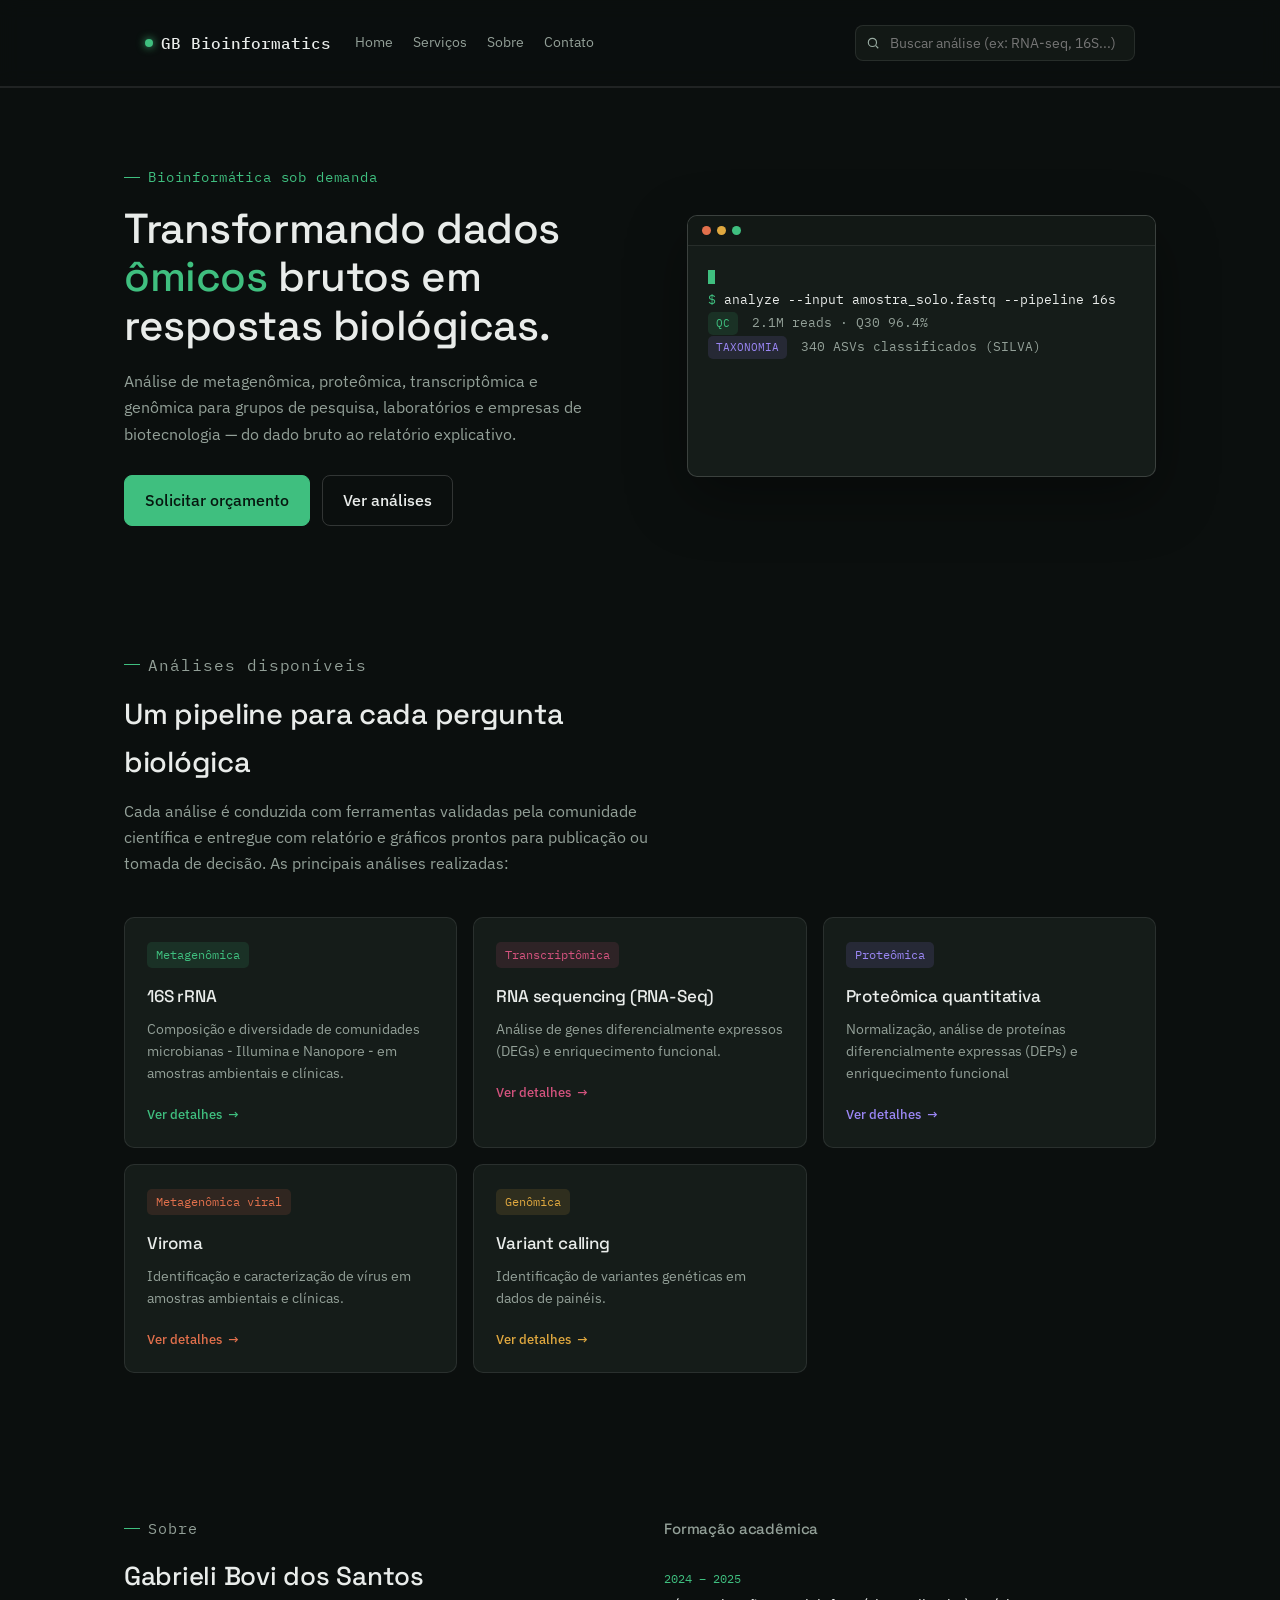
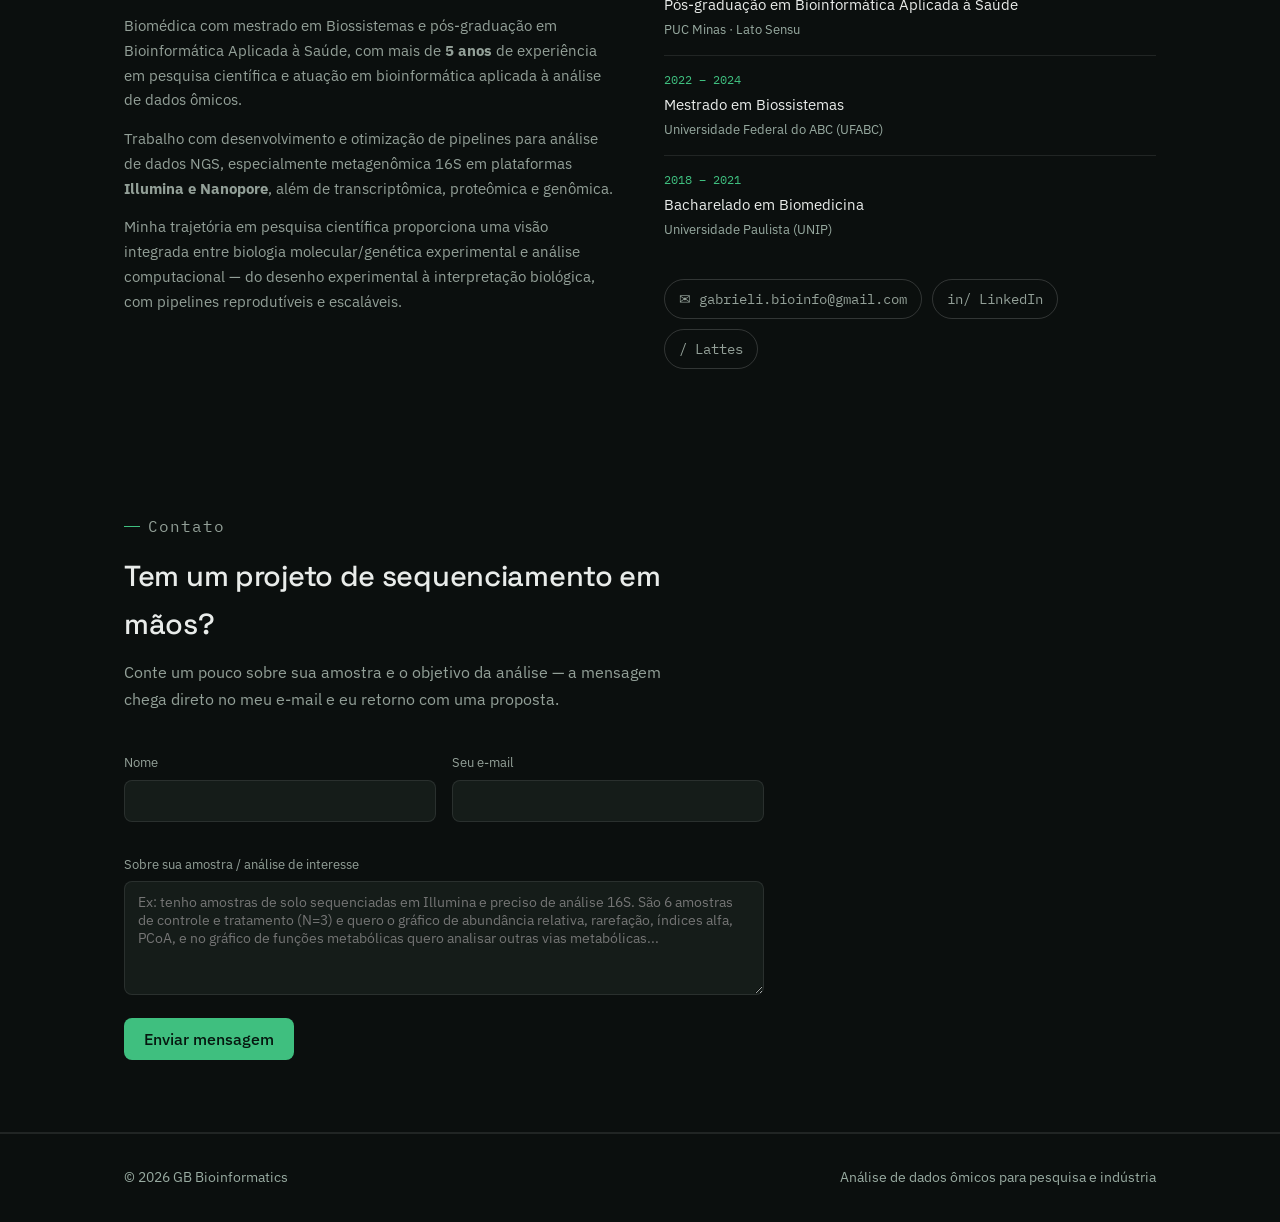
==== index.html @ eedcc294 "Update index.html" ====
<!DOCTYPE html>
<html lang="pt-BR">
<head>
<meta name="google-site-verification" content="8_F6WJ-vsOu0kNUnJAclaTpLuOG1xGRaSesTxWEas7A" />
<meta name="keywords" content="bioinformatics, RNA-seq, proteomics, metagenomics, variant calling, DESeq2, GATK, nanopore, illumina, metagenômica, transcriptômica, 16S, proteômica, genômica">
<meta name="author" content="Gabrieli Bovi dos Santos">
  
<meta charset="UTF-8">
<meta name="viewport" content="width=device-width, initial-scale=1.0">
<title>GB Bioinformatics — Análise de dados ômicos</title>
<meta name="description" content="GB Bioinformatics - Análise de dados de metagenômica, proteômica, transcriptômica e genômica para pesquisadores e empresas.">
<link rel="preconnect" href="https://fonts.googleapis.com">
<link rel="preconnect" href="https://fonts.gstatic.com" crossorigin>
<link href="https://fonts.googleapis.com/css2?family=Space+Grotesk:wght@400;500;600&family=IBM+Plex+Sans:wght@400;500&family=IBM+Plex+Mono:wght@400;500&display=swap" rel="stylesheet">
<link rel="stylesheet" href="style.css">

<!-- Open Graph (para aparecer bem quando compartilhar no LinkedIn) -->
<meta property="og:title" content="GB Bioinformatics — Análise de dados ômicos">
<meta property="og:description" content="Análise de dados de metagenômica, proteômica, transcriptômica e genômica para pesquisadores e empresas.">
<meta property="og:url" content="https://gabrielibovi-bioinfo.github.io/site/">
<meta property="og:type" content="website">
</head>
<body>

<!-- Nav -->
<nav class="nav">
  <div class="nav-inner">
    <button class="nav-toggle" id="nav-toggle" aria-label="Menu">
      <span></span><span></span><span></span>
    </button>
    <a href="index.html" class="brand"><span class="brand-dot"></span>GB Bioinformatics</a>
    <div class="nav-links">
      <a href="index.html">Home</a>
      <a href="index.html#servicos">Serviços</a>
      <a href="index.html#sobre">Sobre</a>
      <a href="index.html#contato">Contato</a>
    </div>
    <div class="nav-search">
      <input type="text" id="site-search" placeholder="Buscar análise (ex: RNA-seq, 16S...)" autocomplete="off">
      <div class="search-results" id="search-results"></div>
    </div>
  </div>
</nav>

<header class="hero">
  <div class="container hero-grid">
    <div>
      <p class="eyebrow">Bioinformática sob demanda</p>
      <h1>Transformando dados <em>ômicos</em> brutos em respostas biológicas.</h1>
      <p class="lead">Análise de metagenômica, proteômica, transcriptômica e genômica para grupos de pesquisa, laboratórios e empresas de biotecnologia — do dado bruto ao relatório explicativo.</p>
      <div class="cta-row">
        <a href="index.html#contato" class="btn btn-primary">Solicitar orçamento</a>
        <a href="index.html#servicos" class="btn btn-ghost">Ver análises</a>
      </div>
    </div>
    <div class="terminal">
      <div class="terminal-bar">
        <span class="terminal-dot" style="background:#E2704C"></span>
        <span class="terminal-dot" style="background:#E0A83F"></span>
        <span class="terminal-dot" style="background:#3FBF7F"></span>
      </div>
      <div class="terminal-body" id="terminal-body"><span class="cursor"></span></div>
    </div>
  </div>
</header>

<section id="servicos">
  <div class="container">
    <div class="section-head">
      <p class="eyebrow">Análises disponíveis</p>
      <h2>Um pipeline para cada pergunta biológica</h2>
      <p>Cada análise é conduzida com ferramentas validadas pela comunidade científica e entregue com relatório e gráficos prontos para publicação ou tomada de decisão. As principais análises realizadas:</p>
    </div>

    <div class="grid-services">

      <div class="service-card">
        <span class="service-tag" style="background:var(--green-dim);color:var(--green);">Metagenômica</span>
        <h3>16S rRNA</h3>
        <p>Composição e diversidade de comunidades microbianas - Illumina e Nanopore - em amostras ambientais e clínicas.</p>
        <a href="metagenomica-16s.html" class="service-link" style="color:var(--green);">Ver detalhes <span class="arrow">→</span></a>
      </div>
      
      <div class="service-card">
        <span class="service-tag" style="background:var(--pink-dim);color:var(--pink);">Transcriptômica</span>
        <h3>RNA sequencing (RNA-Seq)</h3>
        <p>Análise de genes diferencialmente expressos (DEGs) e enriquecimento funcional.</p>
        <a href="transcriptomica.html" class="service-link" style="color:var(--pink);">Ver detalhes <span class="arrow">→</span></a>
      </div>

      <div class="service-card">
        <span class="service-tag" style="background:var(--purple-dim);color:var(--purple);">Proteômica</span>
        <h3>Proteômica quantitativa</h3>
        <p>Normalização, análise de proteínas diferencialmente expressas (DEPs) e enriquecimento funcional</p>
        <a href="proteomica.html" class="service-link" style="color:var(--purple);">Ver detalhes <span class="arrow">→</span></a>
      </div>

      <div class="service-card">
        <span class="service-tag" style="background:var(--coral-dim);color:var(--coral);">Metagenômica viral</span>
        <h3>Viroma</h3>
        <p>Identificação e caracterização de vírus em amostras ambientais e clínicas.</p>
        <a href="metagenomica-viral.html" class="service-link" style="color:var(--coral);">Ver detalhes <span class="arrow">→</span></a>
      </div>

      <div class="service-card">
        <span class="service-tag" style="background:var(--amber-dim);color:var(--amber);">Genômica</span>
        <h3>Variant calling</h3>
        <p>Identificação de variantes genéticas em dados de painéis.</p>
        <a href="variant-calling.html" class="service-link" style="color:var(--amber);">Ver detalhes <span class="arrow">→</span></a>
      </div>

    </div>
  </div>
</section>

<section id="sobre">
  <div class="container about-body">
    <div>
      <p class="eyebrow">Sobre</p>
      <h2 style="font-size:26px;margin-bottom:16px;">Gabrieli Bovi dos Santos</h2>
      <p>Biomédica com mestrado em Biossistemas e pós-graduação em Bioinformática Aplicada à Saúde, com mais de <strong>5 anos</strong> de experiência em pesquisa científica e atuação em bioinformática aplicada à análise de dados ômicos.</p>
      <p>Trabalho com desenvolvimento e otimização de pipelines para análise de dados NGS, especialmente metagenômica 16S em plataformas <strong>Illumina e Nanopore</strong>, além de transcriptômica, proteômica e genômica.</p>
      <p>Minha trajetória em pesquisa científica proporciona uma visão integrada entre biologia molecular/genética experimental e análise computacional — do desenho experimental à interpretação biológica, com pipelines reprodutíveis e escaláveis.</p>
    </div>

    <div>
      <div>
      <h3 style="font-size:15px;color:var(--text-secondary);margin-bottom:14px;font-weight:500;">Formação acadêmica</h3>
      <ul class="edu-list">
        <li>
          <div class="edu-period">2024 – 2025</div>
          <div class="edu-title">Pós-graduação em Bioinformática Aplicada à Saúde</div>
          <div class="edu-inst">PUC Minas · Lato Sensu</div>
        </li>
        <li>
          <div class="edu-period">2022 – 2024</div>
          <div class="edu-title">Mestrado em Biossistemas</div>
          <div class="edu-inst">Universidade Federal do ABC (UFABC)</div>
        </li>
        <li>
          <div class="edu-period">2018 – 2021</div>
          <div class="edu-title">Bacharelado em Biomedicina</div>
          <div class="edu-inst">Universidade Paulista (UNIP)</div>
        </li>
      </ul>

        <div class="contact-chips">
        <a href="mailto:gabrieli.bioinfo@gmail.com" class="contact-chip">✉ gabrieli.bioinfo@gmail.com</a>
        <a href="https://www.linkedin.com/in/gabrieli-bovi-dos-santos" target="_blank" class="contact-chip">in/ LinkedIn</a>
        <a href="https://lattes.cnpq.br/4128134173692502" target="_blank" class="contact-chip">/ Lattes</a>
      </div>
    </div>
  </div>
</section>

<section id="contato">
  <div class="container">
    <div class="section-head">
      <p class="eyebrow">Contato</p>
      <h2>Tem um projeto de sequenciamento em mãos?</h2>
      <p>Conte um pouco sobre sua amostra e o objetivo da análise — a mensagem chega direto no meu e-mail e eu retorno com uma proposta.</p>
    </div>

    <form action="https://api.web3forms.com/submit" method="POST" class="contact-form">
      <input type="hidden" name="access_key" value="48703e50-cb6a-43b0-a12e-1e1dc2328b32">
      <input type="hidden" name="subject" value="Novo contato pelo site — GB Bioinformatics">
      <input type="hidden" name="from_name" value="Site GB Bioinformatics">
      <input type="hidden" name="redirect" value="https://gabrielibovi-bioinfo.github.io/site/index.html#contato">
      <input type="checkbox" name="botcheck" style="display:none">
 
      <div class="form-row">
        <div class="form-field">
          <label for="f-name">Nome</label>
          <input type="text" id="f-name" name="Nome" required>
        </div>
        <div class="form-field">
          <label for="f-email">Seu e-mail</label>
          <input type="email" id="f-email" name="Email" required>
        </div>
      </div>
 
      <div class="form-field">
        <label for="f-msg">Sobre sua amostra / análise de interesse</label>
        <textarea id="f-msg" name="Mensagem" rows="5" placeholder="Ex: tenho amostras de solo sequenciadas em Illumina e preciso de análise 16S. São 6 amostras de controle e tratamento (N=3) e quero o gráfico de abundância relativa, rarefação, índices alfa, PCoA, e no gráfico de funções metabólicas quero analisar outras vias metabólicas..." required></textarea>
      </div>
 
      <button type="submit" class="btn btn-primary">Enviar mensagem</button>
    </form>
  </div>
</section>

<footer>
  <div class="container footer-inner">
    <span>© 2026 GB Bioinformatics</span>
    <span>Análise de dados ômicos para pesquisa e indústria</span>
  </div>
</footer>
  
<script src="script.js"></script>
<!-- Cloudflare Web Analytics --><script type='module' src='https://static.cloudflareinsights.com/beacon.min.js' data-cf-beacon='{"token": "6b4488f28a99471791528139cd4b5e89"}'></script><!-- End Cloudflare Web Analytics -->
</body>
</html>
---- style.css ----
:root{
  --bg:#0B0F0E;
  --bg-elevated:#121815;
  --bg-card:#151C19;
  --border:rgba(255,255,255,0.09);
  --border-strong:rgba(255,255,255,0.16);
  --text:#E9ECEA;
  --text-secondary:#93A098;
  --text-tertiary:#98aba1;
  --green:#3FBF7F;
  --green-dim:rgba(63,191,127,0.13);
  --purple:#9B87F5;
  --purple-dim:rgba(155,135,245,0.13);
  --coral:#E2704C;
  --coral-dim:rgba(226,112,76,0.13);
  --pink:#D4537E;
  --pink-dim:rgba(212,83,126,0.13);
  --amber:#E0A83F;
  --amber-dim:rgba(224,168,63,0.13);
  --mono:'IBM Plex Mono',monospace;
  --display:'Space Grotesk',sans-serif;
  --body:'IBM Plex Sans',sans-serif;
  --radius:10px;
}

*{box-sizing:border-box;}
html{scroll-behavior:smooth;}
body{
  margin:0;
  background:var(--bg);
  color:var(--text);
  font-family:var(--body);
  font-size:16px;
  line-height:1.65;
  -webkit-font-smoothing:antialiased;
}
a{color:inherit;text-decoration:none;}
h1,h2,h3{font-family:var(--display);font-weight:500;margin:0;letter-spacing:-0.01em;}
p{margin:0;}
img,svg{max-width:100%;display:block;}
.container{max-width:1080px;margin:0 auto;padding:0 24px;}

/* ---------- NAV ---------- */
.nav{position:sticky;top:0;z-index:60;
  background:rgba(11,15,14,0.86);
  backdrop-filter:blur(10px);
  border-bottom:2px solid var(--border);}

.nav-inner{max-width:1080px;margin:0 auto;padding:25px 45px;
  display:flex;align-items:center;gap:24px;}

.brand{font-family:var(--mono);font-size:16px;font-weight:500;
  display:flex;align-items:center;gap:8px;white-space:nowrap;color:var(--text);}

.brand-dot{width:8px;height:8px;border-radius:50%;background:var(--green);box-shadow:0 0 8px var(--green);}
.nav-links{display:flex;gap:20px;font-size:14px;color:var(--text-secondary);white-space:nowrap;}
.nav-links a:hover{color:var(--text);}
.nav-search{position:relative;flex:1;max-width:280px;margin-left:auto;}
.nav-search input{
  width:100%;background:var(--bg-elevated);border:1px solid var(--border);
  border-radius:8px;padding:8px 12px 8px 34px;color:var(--text);font-family:var(--body);
  font-size:14px;outline:none;
}
.nav-search input:focus{border-color:var(--green);}
.nav-search::before{
  content:'';position:absolute;left:11px;top:50%;transform:translateY(-50%);
  width:14px;height:14px;
  background:var(--text-tertiary);
  -webkit-mask:url("data:image/svg+xml,%3Csvg xmlns='http://www.w3.org/2000/svg' viewBox='0 0 24 24' fill='none' stroke='currentColor' stroke-width='2'%3E%3Ccircle cx='11' cy='11' r='7'/%3E%3Cline x1='21' y1='21' x2='16.65' y2='16.65'/%3E%3C/svg%3E") no-repeat center;
  mask:url("data:image/svg+xml,%3Csvg xmlns='http://www.w3.org/2000/svg' viewBox='0 0 24 24' fill='none' stroke='currentColor' stroke-width='2'%3E%3Ccircle cx='11' cy='11' r='7'/%3E%3Cline x1='21' y1='21' x2='16.65' y2='16.65'/%3E%3C/svg%3E") no-repeat center;
}
.search-results{
  position:absolute;top:calc(100% + 6px);left:0;right:0;
  background:var(--bg-card);border:1px solid var(--border-strong);
  border-radius:8px;overflow:hidden;display:none;box-shadow:0 8px 24px rgba(0,0,0,0.4);
}
.search-results.active{display:block;}
.search-results a{
  display:block;padding:10px 12px;font-size:15px;border-bottom:1px solid var(--border);
}
.search-results a:last-child{border-bottom:none;}
.search-results a:hover{background:var(--bg-elevated);}
.search-results .sr-tag{color:var(--text-tertiary);font-size:13px;font-family:var(--mono);}
.search-empty{padding:10px 12px;font-size:14px;color:var(--text-tertiary);}

/* ---------- Hamburguer button — mobile only ---------- */
.nav-toggle {
  display: none;
  flex-direction: column;
  gap: 5px;
  cursor: pointer;
  margin-left: auto;
  padding: 4px;
  background: none;
  border: none;
}
.nav-toggle span {
  display: block;
  width: 22px;
  height: 2px;
  background: var(--text);
  border-radius: 2px;
  transition: transform .2s, opacity .2s;
}

@media (max-width:760px) {
  .nav-toggle { display: flex; }

  .nav-links {
    display: none;
    position: absolute;
    top: 100%;
    left: 0;
    right: 0;
    background: var(--bg-card);
    border-bottom: 1px solid var(--border);
    flex-direction: column;
    padding: 16px 24px;
    gap: 16px;
    font-size: 15px;
  }
  .nav-links.open { display: flex; }
}

/* ---------- HERO ---------- */
.hero{padding:78px 0 54px;}
.hero-grid{display:grid;grid-template-columns:1.1fr 1fr;gap:48px;align-items:center;}
.eyebrow{
  font-family:var(--mono);font-size:14px;color:var(--green);
  letter-spacing:0.06em;margin-bottom:16px;display:flex;align-items:center;gap:8px;
}
.eyebrow::before{content:'';width:16px;height:1px;background:var(--green);}
.hero h1{font-size:42px;line-height:1.15;margin-bottom:18px;}
.hero h1 em{font-style:normal;color:var(--green);}
.hero p.lead{font-size:16px;color:var(--text-secondary);margin-bottom:28px;max-width:480px;}
.cta-row{display:flex;gap:12px;flex-wrap:wrap;}
.btn{
  display:inline-flex;align-items:center;gap:8px;
  padding:11px 20px;border-radius:8px;font-size:16px;font-weight:500;
  border:1px solid var(--border-strong);cursor:pointer;transition:transform .15s ease;
}
.btn:hover{transform:translateY(-1px);}
.btn-primary{background:var(--green);color:#06170F;border-color:var(--green);}
.btn-ghost{background:transparent;color:var(--text);}

/* terminal signature element */
.terminal{
  background:var(--bg-card);border:1px solid var(--border-strong);border-radius:var(--radius);
  overflow:hidden;box-shadow:0 20px 60px rgba(0,0,0,0.35);
}
.terminal-bar{
  display:flex;align-items:center;gap:6px;padding:10px 14px;
  border-bottom:1px solid var(--border);background:var(--bg-elevated);
}
.terminal-dot{width:9px;height:9px;border-radius:50%;}
.terminal-body{
  padding:18px 20px;font-family:var(--mono);font-size:12.5px;line-height:1.9;
  min-height:230px;color:var(--text-secondary);
}
.terminal-body .prompt{color:var(--green);}
.terminal-body .cmd{color:var(--text);}
.terminal-line{opacity:0;animation:reveal .4s forwards;}
.tag-out{display:inline-block;padding:1px 8px;border-radius:5px;font-size:11px;margin-right:6px;}
@keyframes reveal{to{opacity:1;}}
.cursor{display:inline-block;width:7px;height:14px;background:var(--green);vertical-align:middle;animation:blink 1s step-end infinite;}
@keyframes blink{50%{opacity:0;}}

/* ---------- SECTIONS ---------- */
section{padding:72px 0;}
.section-head{max-width:560px;margin:0 0 40px;}
.section-head .eyebrow{margin-bottom:12px;}
.section-head h2{font-size:29px;margin-bottom:12px;}
.section-head p{color:var(--text-secondary);font-size:16px;}

/* service cards grid */
.grid-services{display:grid;grid-template-columns:repeat(auto-fit,minmax(280px,1fr));gap:16px;}
.service-card{
  background:var(--bg-card);border:1px solid var(--border);border-radius:var(--radius);
  padding:22px 22px 20px;transition:border-color .15s ease, transform .15s ease;
}
.service-card:hover{border-color:var(--border-strong);transform:translateY(-2px);}
.service-tag{
  display:inline-block;font-family:var(--mono);font-size:12px;padding:3px 9px;border-radius:5px;margin-bottom:14px;
}
.service-card h3{font-size:17px;margin-bottom:8px;}
.service-card p{color:var(--text-secondary);font-size:13.5px;margin-bottom:16px;}
.service-link{font-size:13px;font-weight:500;display:inline-flex;align-items:center;gap:6px;}
.service-link .arrow{transition:transform .15s ease;}
.service-card:hover .arrow{transform:translateX(3px);}

/* about */
.about-body{display:grid;grid-template-columns:1fr 1fr;gap:48px;align-items:start;}
.about-body p{color:var(--text-secondary);font-size:15px;margin-bottom:14px;}
.stat-row{display:grid;grid-template-columns:1fr 1fr;gap:16px;margin-top:8px;}
.stat{background:var(--bg-elevated);border-radius:var(--radius);padding:16px;border:1px solid var(--border);}
.stat .num{font-family:var(--display);font-size:24px;color:var(--green);margin-bottom:4px;}
.stat .label{font-size:12.5px;color:var(--text-tertiary);}

/* contact chips (about section) */
.contact-chips{display:flex;gap:10px;flex-wrap:wrap;margin-top:24px;}
.contact-chip{
  display:inline-flex;align-items:center;gap:6px;font-size:13.5px;font-family:var(--mono);
  padding:8px 14px;border:1px solid var(--border-strong);border-radius:99px;color:var(--text-secondary);
  transition:border-color .15s ease,color .15s ease;
}
.contact-chip:hover{border-color:var(--green);color:var(--green);}

/* education list */
.edu-list{list-style:none;margin:0 0 24px;padding:0;}
.edu-list li{
  padding:14px 0;border-bottom:1px solid var(--border);
}
.edu-list li:last-child{border-bottom:none;}
.edu-period{font-family:var(--mono);font-size:12px;color:var(--green);margin-bottom:4px;}
.edu-title{font-size:14.5px;color:var(--text);margin-bottom:2px;}
.edu-inst{font-size:13px;color:var(--text-tertiary);}

/* contact form */
.contact-form{max-width:640px;}
.form-row{display:grid;grid-template-columns:1fr 1fr;gap:16px;margin-bottom:16px;}
.form-field{margin-bottom:16px;}
.form-field label{display:block;font-size:13px;color:var(--text-secondary);margin-bottom:6px;}
.form-field input,.form-field textarea{
  width:100%;background:var(--bg-card);border:1px solid var(--border);border-radius:8px;
  padding:11px 13px;color:var(--text);font-family:var(--body);font-size:14px;outline:none;resize:vertical;
}
.form-field input:focus,.form-field textarea:focus{border-color:var(--green);}
.contact-form .btn{border:none;cursor:pointer;font-family:var(--body);}
@media (max-width:600px){.form-row{grid-template-columns:1fr;}}

/* image carousel */
.carousel{
  background:var(--bg-card);border:1px solid var(--border);border-radius:var(--radius);
  overflow:hidden;
}
.carousel-viewport{position:relative;background:#0A0D0C;}
.carousel-track{display:flex;transition:transform .35s ease;}
.carousel-slide{min-width:100%;display:flex;align-items:center;justify-content:center;}
.carousel-slide img{width:100%;height:auto;display:block;}
.carousel-nav{
  position:absolute;top:50%;transform:translateY(-50%);
  width:34px;height:34px;border-radius:50%;
  background:rgba(11,15,14,0.75);border:1px solid var(--border-strong);
  color:var(--text);display:flex;align-items:center;justify-content:center;
  cursor:pointer;font-size:16px;user-select:none;
}
.carousel-nav:hover{background:rgba(11,15,14,0.95);}
.carousel-prev{left:12px;}
.carousel-next{right:12px;}
.carousel-meta{
  display:flex;align-items:center;justify-content:space-between;gap:12px;
  padding:14px 18px;border-top:1px solid var(--border);
}
.carousel-caption{font-size:13.5px;color:var(--text-secondary);}
.carousel-counter{font-family:var(--mono);font-size:12px;color:var(--text-tertiary);white-space:nowrap;}
.carousel-dots{display:flex;gap:6px;padding:0 18px 14px;flex-wrap:wrap;}
.carousel-dot{
  width:7px;height:7px;border-radius:50%;background:var(--border-strong);cursor:pointer;border:none;padding:0;
}
.carousel-dot.active{background:var(--green);}

/* footer */
footer{border-top:2px solid var(--border);padding:32px 10px;}

.footer-inner{display:flex;justify-content:space-between;flex-wrap:wrap;gap:12px;color:var(--text-tertiary);font-size:14px;}

/* ---------- SERVICE DETAIL PAGES ---------- */
.breadcrumb{font-family:var(--mono);font-size:12px;color:var(--text-tertiary);margin-bottom:18px;}
.breadcrumb a{color:var(--text-secondary);}
.detail-hero{padding:52px 0 40px;border-bottom:1px solid var(--border);}
.detail-hero h1{font-size:32px;margin-bottom:14px;}
.detail-hero p.lead{color:var(--text-secondary);font-size:15.5px;max-width:640px;}
.pill-row{display:flex;gap:8px;flex-wrap:wrap;margin-top:18px;}
.pill{font-family:var(--mono);font-size:12px;padding:4px 10px;border-radius:99px;border:1px solid var(--border-strong);color:var(--text-secondary);}

.two-col{display:grid;grid-template-columns:1fr 1fr;gap:40px;align-items:start;}
.detail-block h2{font-size:20px;margin-bottom:14px;}
.detail-block p{color:var(--text-secondary);font-size:14.5px;margin-bottom:12px;}
.step-list{list-style:none;margin:0;padding:0;}
.step-list li{
  display:flex;gap:12px;padding:12px 0;border-bottom:1px solid var(--border);font-size:14px;color:var(--text-secondary);
}
.step-list li:last-child{border-bottom:none;}
.step-num{font-family:var(--mono);font-size:12px;color:var(--text-tertiary);min-width:22px;}
.step-list li strong{color:var(--text);font-weight:500;}

.chart-card{
  background:var(--bg-card);border:1px solid var(--border);border-radius:var(--radius);
  padding:20px;margin-bottom:16px;
}
.chart-card .chart-title{font-size:13px;color:var(--text-secondary);margin-bottom:12px;font-family:var(--mono);}

.back-cta{
  display:flex;justify-content:space-between;align-items:center;flex-wrap:wrap;gap:16px;
  background:var(--bg-elevated);border:1px solid var(--border);border-radius:var(--radius);
  padding:24px 28px;margin-top:56px;
}
.back-cta h3{font-size:18px;margin-bottom:4px;}
.back-cta p{color:var(--text-secondary);font-size:14px;}

@media (max-width:760px){
  .hero-grid,.about-body,.two-col{grid-template-columns:1fr;}
  .hero h1{font-size:32px;}
  .nav-links{display:none;}
  .nav-search{max-width:none;}
}
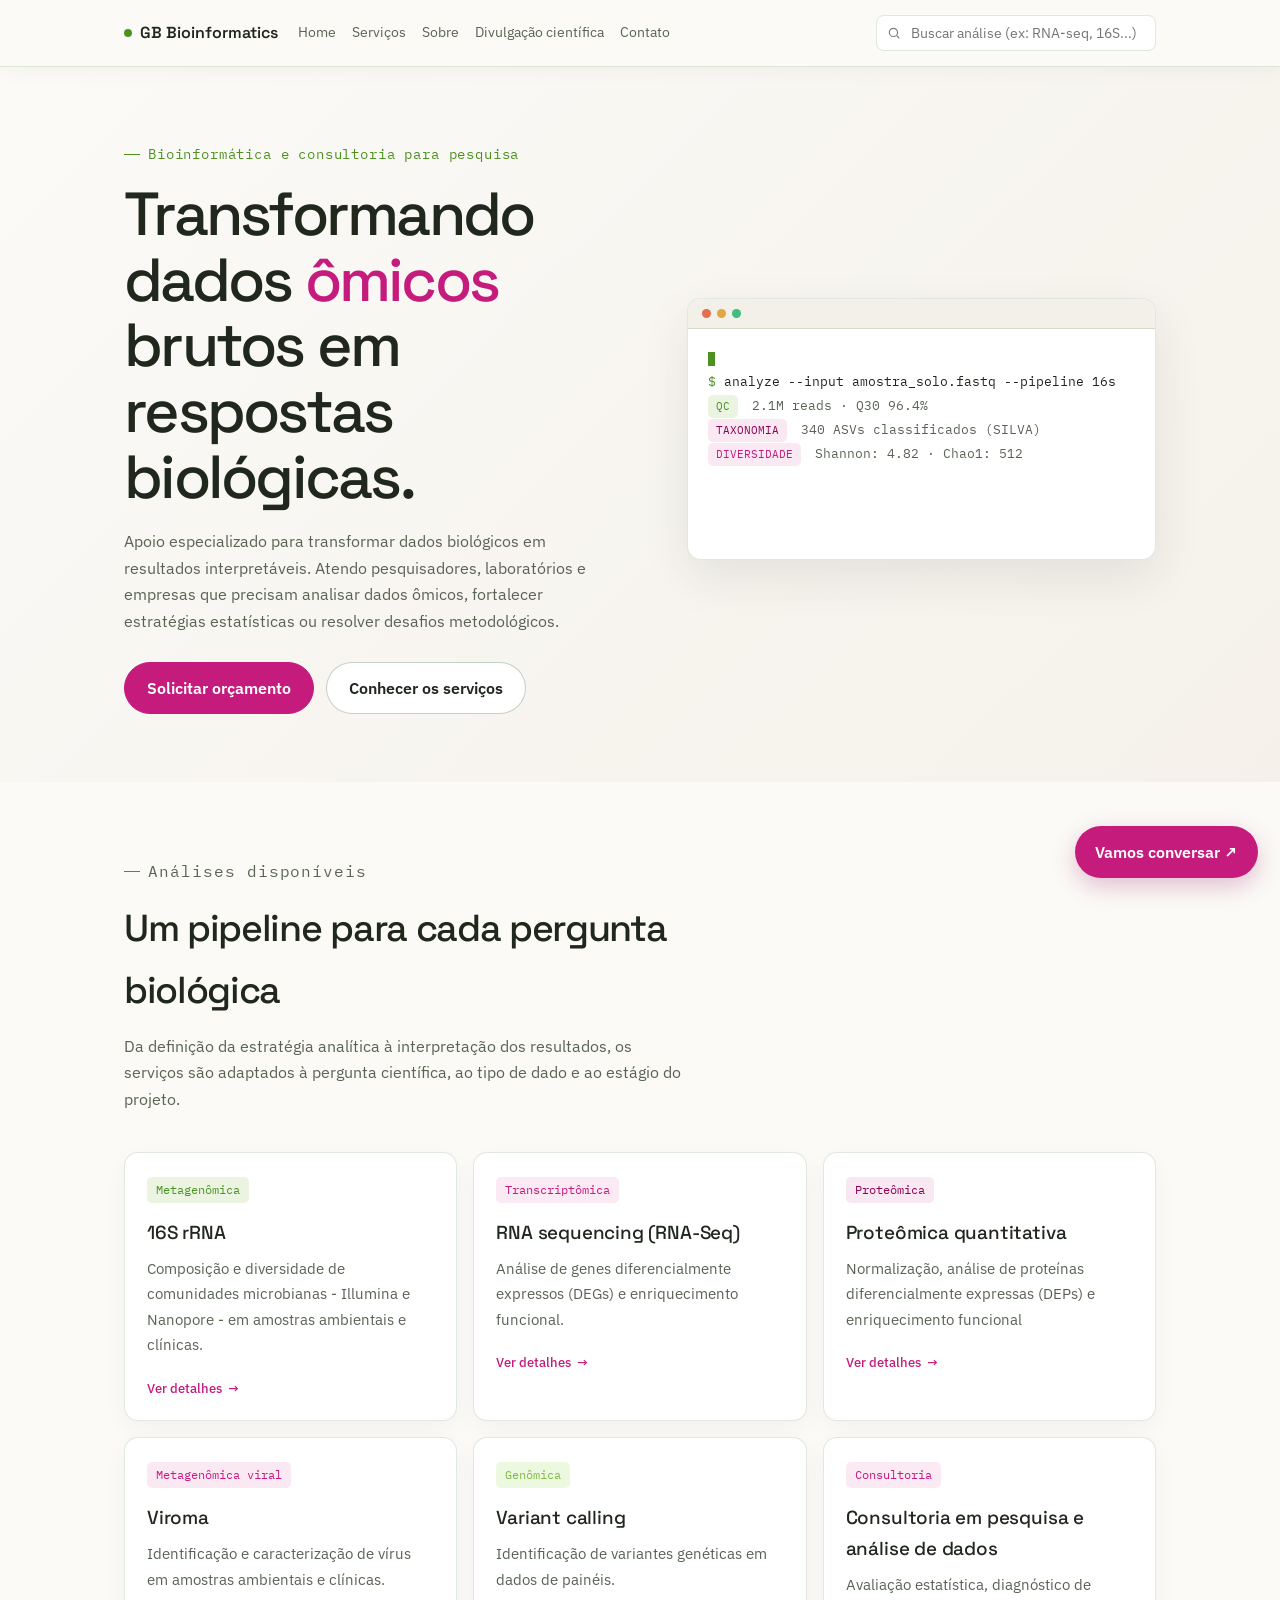
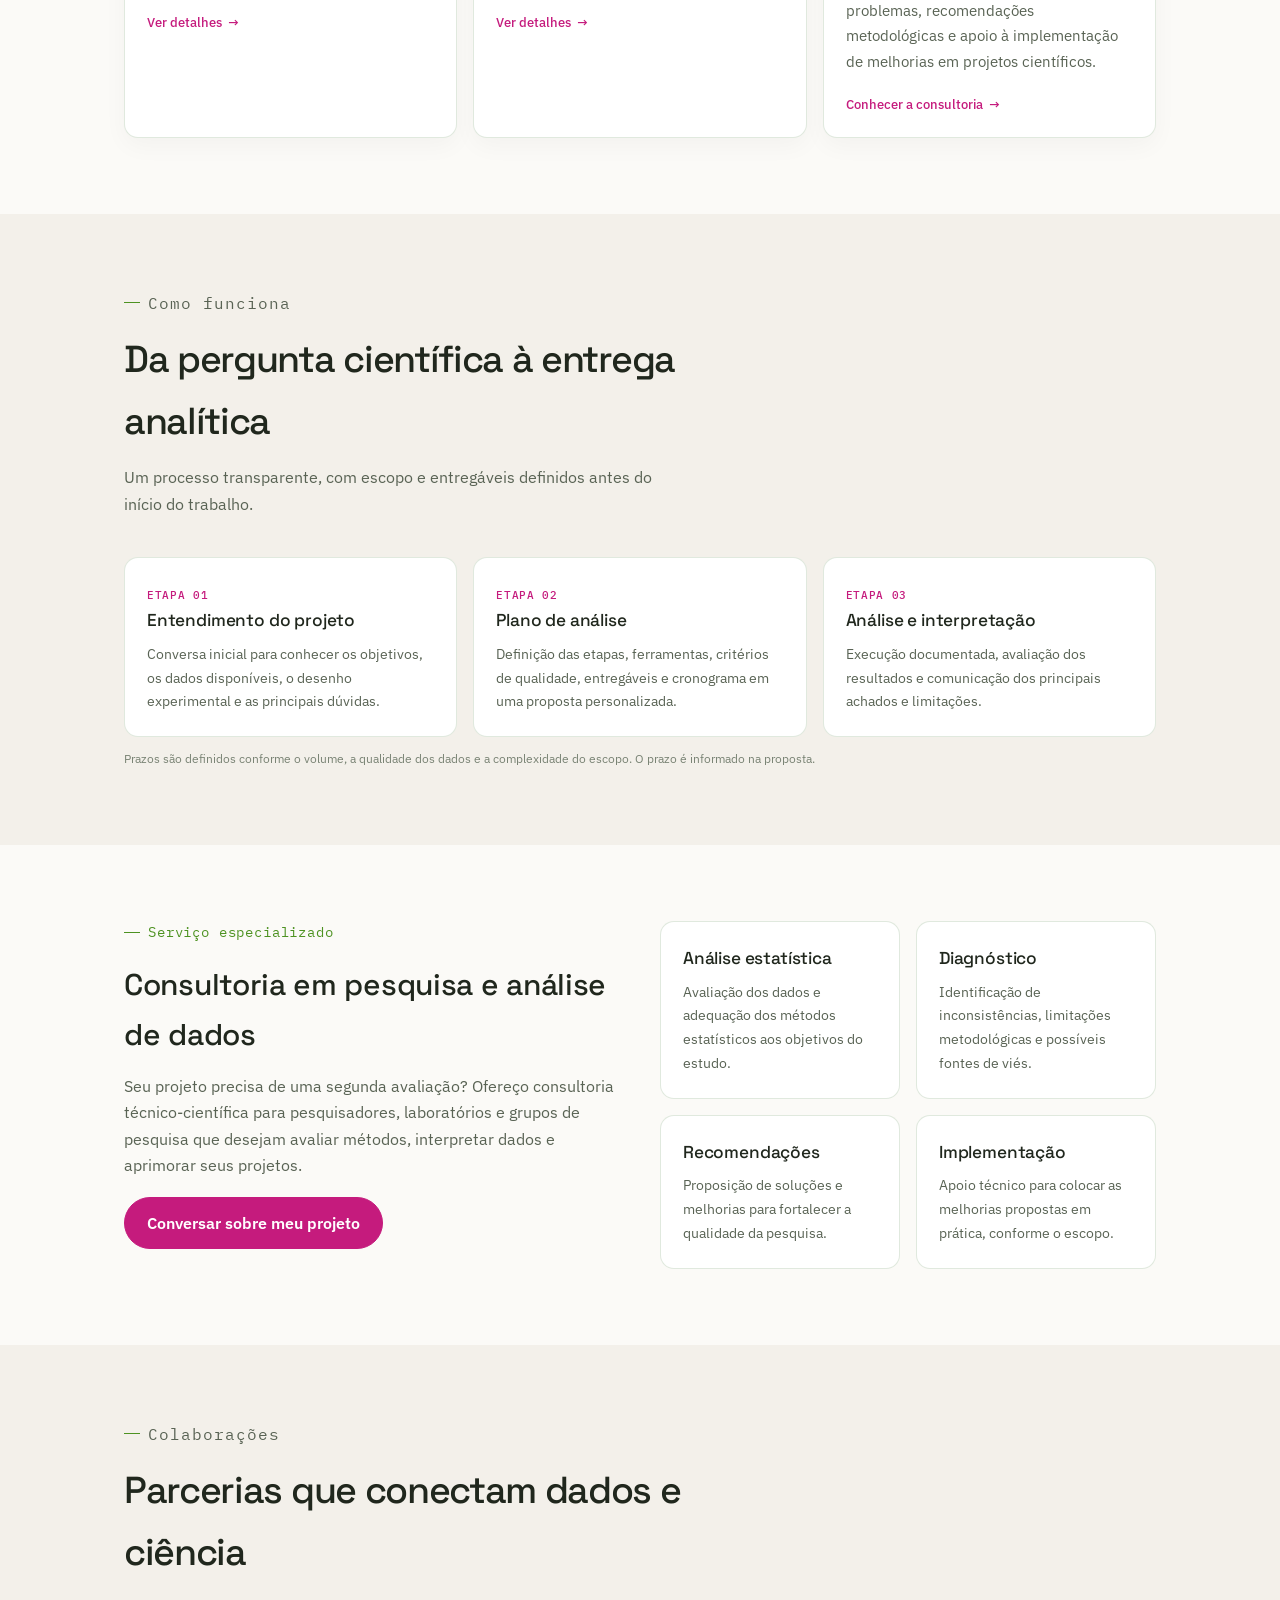
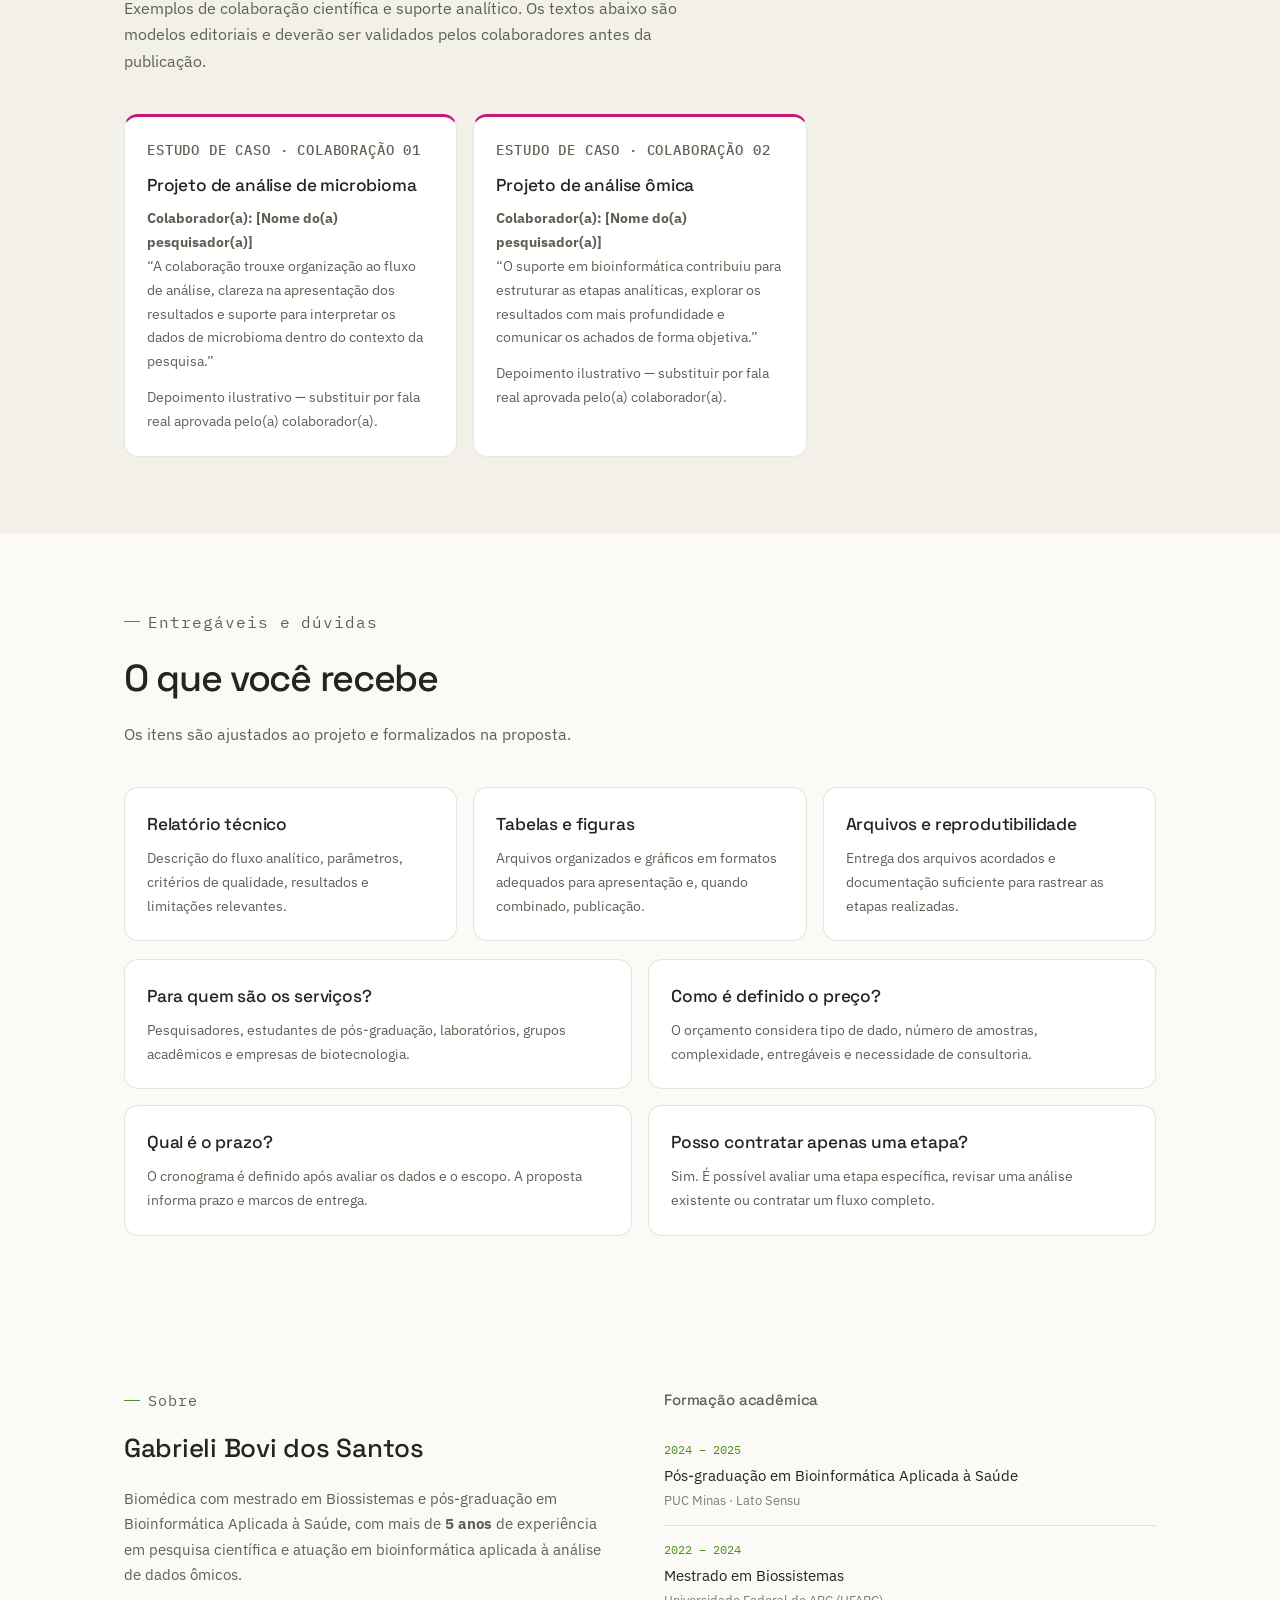
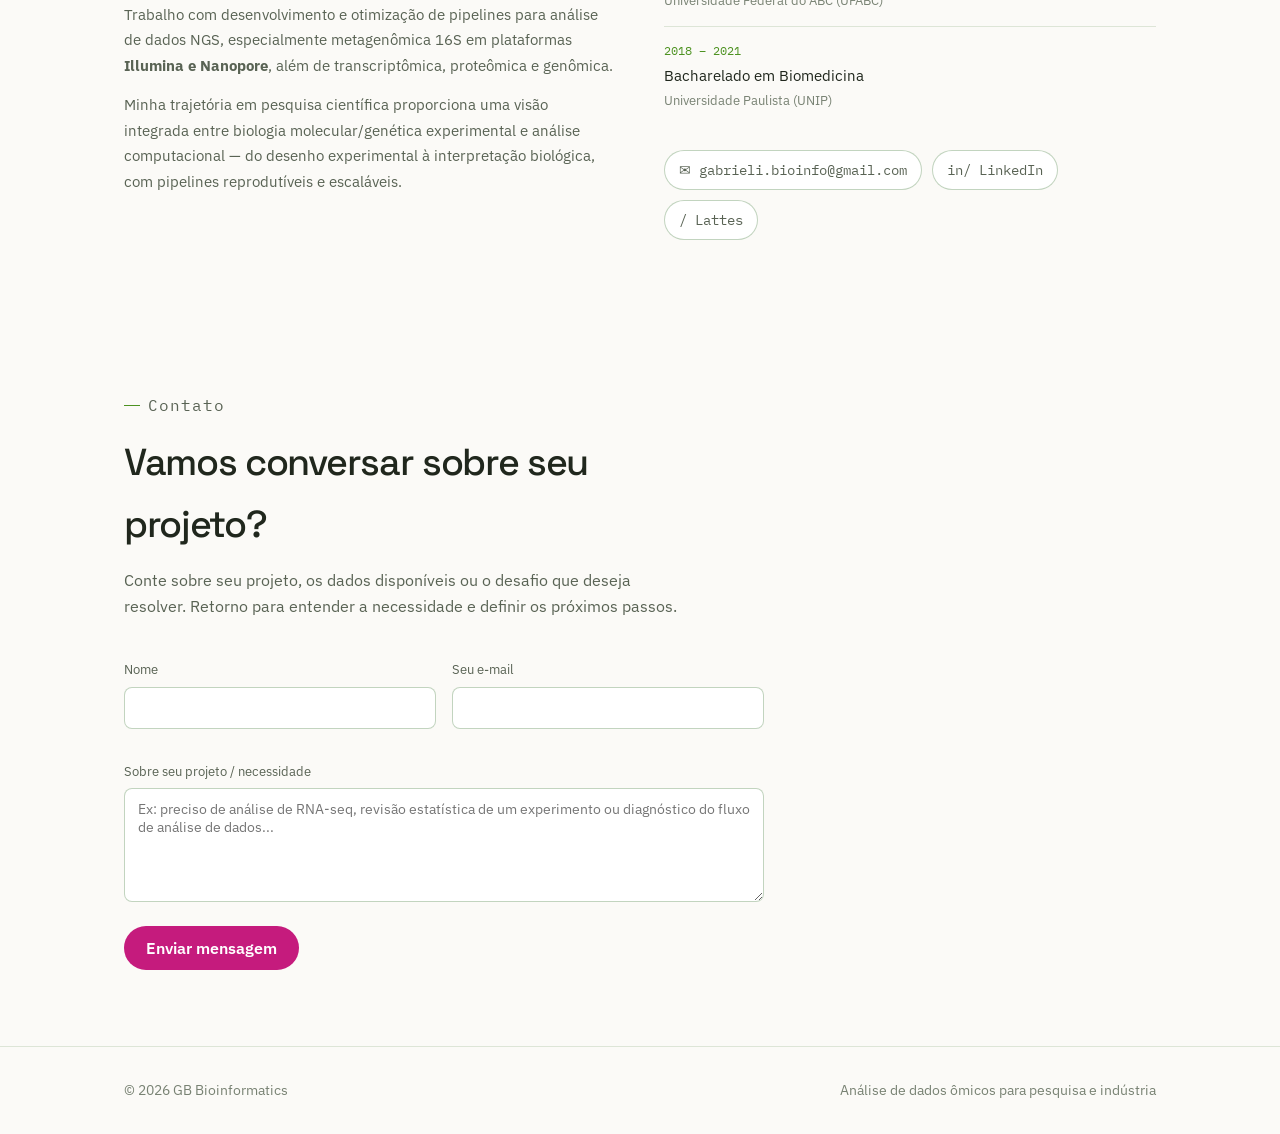
==== commit 5491245c: "Add files via upload" ====
--- a/index.html
+++ b/index.html
@@ -19,6 +19,8 @@
 <meta property="og:description" content="Análise de dados de metagenômica, proteômica, transcriptômica e genômica para pesquisadores e empresas.">
 <meta property="og:url" content="https://gabrielibovi-bioinfo.github.io/site/">
 <meta property="og:type" content="website">
+<!-- Analytics: substitua SEU-DOMINIO pelo domínio cadastrado no Plausible para ativar as métricas. -->
+<script defer data-domain="SEU-DOMINIO" src="https://plausible.io/js/script.js"></script>
 </head>
 <body>
 
@@ -33,6 +35,7 @@
       <a href="index.html">Home</a>
       <a href="index.html#servicos">Serviços</a>
       <a href="index.html#sobre">Sobre</a>
+      <a href="divulgacao-cientifica.html">Divulgação científica</a>
       <a href="index.html#contato">Contato</a>
     </div>
     <div class="nav-search">
@@ -45,12 +48,12 @@
 <header class="hero">
   <div class="container hero-grid">
     <div>
-      <p class="eyebrow">Bioinformática sob demanda</p>
+      <p class="eyebrow">Bioinformática e consultoria para pesquisa</p>
       <h1>Transformando dados <em>ômicos</em> brutos em respostas biológicas.</h1>
-      <p class="lead">Análise de metagenômica, proteômica, transcriptômica e genômica para grupos de pesquisa, laboratórios e empresas de biotecnologia — do dado bruto ao relatório explicativo.</p>
+      <p class="lead">Apoio especializado para transformar dados biológicos em resultados interpretáveis. Atendo pesquisadores, laboratórios e empresas que precisam analisar dados ômicos, fortalecer estratégias estatísticas ou resolver desafios metodológicos.</p>
       <div class="cta-row">
         <a href="index.html#contato" class="btn btn-primary">Solicitar orçamento</a>
-        <a href="index.html#servicos" class="btn btn-ghost">Ver análises</a>
+        <a href="index.html#servicos" class="btn btn-ghost">Conhecer os serviços</a>
       </div>
     </div>
     <div class="terminal">
@@ -69,7 +72,7 @@
     <div class="section-head">
       <p class="eyebrow">Análises disponíveis</p>
       <h2>Um pipeline para cada pergunta biológica</h2>
-      <p>Cada análise é conduzida com ferramentas validadas pela comunidade científica e entregue com relatório e gráficos prontos para publicação ou tomada de decisão. As principais análises realizadas:</p>
+      <p>Da definição da estratégia analítica à interpretação dos resultados, os serviços são adaptados à pergunta científica, ao tipo de dado e ao estágio do projeto.</p>
     </div>
 
     <div class="grid-services">
@@ -109,6 +112,73 @@
         <a href="variant-calling.html" class="service-link" style="color:var(--amber);">Ver detalhes <span class="arrow">→</span></a>
       </div>
 
+      <div class="service-card">
+        <span class="service-tag" style="background:var(--pink-dim);color:var(--pink);">Consultoria</span>
+        <h3>Consultoria em pesquisa e análise de dados</h3>
+        <p>Avaliação estatística, diagnóstico de problemas, recomendações metodológicas e apoio à implementação de melhorias em projetos científicos.</p>
+        <a href="#consultoria" class="service-link">Conhecer a consultoria <span class="arrow">→</span></a>
+      </div>
+
+    </div>
+  </div>
+</section>
+
+<section class="section-soft" id="como-funciona">
+  <div class="container">
+    <div class="section-head">
+      <p class="eyebrow">Como funciona</p>
+      <h2>Da pergunta científica à entrega analítica</h2>
+      <p>Um processo transparente, com escopo e entregáveis definidos antes do início do trabalho.</p>
+    </div>
+    <div class="process-grid">
+      <article class="process-card"><span class="case-kicker">Etapa 01</span><h3>Entendimento do projeto</h3><p>Conversa inicial para conhecer os objetivos, os dados disponíveis, o desenho experimental e as principais dúvidas.</p></article>
+      <article class="process-card"><span class="case-kicker">Etapa 02</span><h3>Plano de análise</h3><p>Definição das etapas, ferramentas, critérios de qualidade, entregáveis e cronograma em uma proposta personalizada.</p></article>
+      <article class="process-card"><span class="case-kicker">Etapa 03</span><h3>Análise e interpretação</h3><p>Execução documentada, avaliação dos resultados e comunicação dos principais achados e limitações.</p></article>
+    </div>
+    <p class="inline-note">Prazos são definidos conforme o volume, a qualidade dos dados e a complexidade do escopo. O prazo é informado na proposta.</p>
+  </div>
+</section>
+
+<section id="consultoria">
+  <div class="container two-col">
+    <div>
+      <p class="eyebrow">Serviço especializado</p>
+      <h2 style="font-size:30px;margin-bottom:14px;">Consultoria em pesquisa e análise de dados</h2>
+      <p style="color:var(--text-secondary);margin-bottom:18px;">Seu projeto precisa de uma segunda avaliação? Ofereço consultoria técnico-científica para pesquisadores, laboratórios e grupos de pesquisa que desejam avaliar métodos, interpretar dados e aprimorar seus projetos.</p>
+      <a href="#contato" class="btn btn-primary">Conversar sobre meu projeto</a>
+    </div>
+    <div class="value-grid" style="grid-template-columns:1fr 1fr;">
+      <article class="info-card"><h3>Análise estatística</h3><p>Avaliação dos dados e adequação dos métodos estatísticos aos objetivos do estudo.</p></article>
+      <article class="info-card"><h3>Diagnóstico</h3><p>Identificação de inconsistências, limitações metodológicas e possíveis fontes de viés.</p></article>
+      <article class="info-card"><h3>Recomendações</h3><p>Proposição de soluções e melhorias para fortalecer a qualidade da pesquisa.</p></article>
+      <article class="info-card"><h3>Implementação</h3><p>Apoio técnico para colocar as melhorias propostas em prática, conforme o escopo.</p></article>
+    </div>
+  </div>
+</section>
+
+<section class="section-soft" id="estudos-de-caso">
+  <div class="container">
+    <div class="section-head"><p class="eyebrow">Colaborações</p><h2>Parcerias que conectam dados e ciência</h2><p>Exemplos de colaboração científica e suporte analítico. Os textos abaixo são modelos editoriais e deverão ser validados pelos colaboradores antes da publicação.</p></div>
+    <div class="case-grid">
+      <article class="case-card"><p class="case-kicker">Estudo de caso · Colaboração 01</p><h3>Projeto de análise de microbioma</h3><p><strong>Colaborador(a): [Nome do(a) pesquisador(a)]</strong></p><p>“A colaboração trouxe organização ao fluxo de análise, clareza na apresentação dos resultados e suporte para interpretar os dados de microbioma dentro do contexto da pesquisa.”</p><p class="inline-note">Depoimento ilustrativo — substituir por fala real aprovada pelo(a) colaborador(a).</p></article>
+      <article class="case-card"><p class="case-kicker">Estudo de caso · Colaboração 02</p><h3>Projeto de análise ômica</h3><p><strong>Colaborador(a): [Nome do(a) pesquisador(a)]</strong></p><p>“O suporte em bioinformática contribuiu para estruturar as etapas analíticas, explorar os resultados com mais profundidade e comunicar os achados de forma objetiva.”</p><p class="inline-note">Depoimento ilustrativo — substituir por fala real aprovada pelo(a) colaborador(a).</p></article>
+    </div>
+  </div>
+</section>
+
+<section id="entregaveis">
+  <div class="container">
+    <div class="section-head"><p class="eyebrow">Entregáveis e dúvidas</p><h2>O que você recebe</h2><p>Os itens são ajustados ao projeto e formalizados na proposta.</p></div>
+    <div class="value-grid">
+      <article class="info-card"><h3>Relatório técnico</h3><p>Descrição do fluxo analítico, parâmetros, critérios de qualidade, resultados e limitações relevantes.</p></article>
+      <article class="info-card"><h3>Tabelas e figuras</h3><p>Arquivos organizados e gráficos em formatos adequados para apresentação e, quando combinado, publicação.</p></article>
+      <article class="info-card"><h3>Arquivos e reprodutibilidade</h3><p>Entrega dos arquivos acordados e documentação suficiente para rastrear as etapas realizadas.</p></article>
+    </div>
+    <div class="faq-grid" style="margin-top:18px;">
+      <article class="faq-item"><h3>Para quem são os serviços?</h3><p>Pesquisadores, estudantes de pós-graduação, laboratórios, grupos acadêmicos e empresas de biotecnologia.</p></article>
+      <article class="faq-item"><h3>Como é definido o preço?</h3><p>O orçamento considera tipo de dado, número de amostras, complexidade, entregáveis e necessidade de consultoria.</p></article>
+      <article class="faq-item"><h3>Qual é o prazo?</h3><p>O cronograma é definido após avaliar os dados e o escopo. A proposta informa prazo e marcos de entrega.</p></article>
+      <article class="faq-item"><h3>Posso contratar apenas uma etapa?</h3><p>Sim. É possível avaliar uma etapa específica, revisar uma análise existente ou contratar um fluxo completo.</p></article>
     </div>
   </div>
 </section>
@@ -157,8 +227,8 @@
   <div class="container">
     <div class="section-head">
       <p class="eyebrow">Contato</p>
-      <h2>Tem um projeto de sequenciamento em mãos?</h2>
-      <p>Conte um pouco sobre sua amostra e o objetivo da análise — a mensagem chega direto no meu e-mail e eu retorno com uma proposta.</p>
+      <h2>Vamos conversar sobre seu projeto?</h2>
+      <p>Conte sobre seu projeto, os dados disponíveis ou o desafio que deseja resolver. Retorno para entender a necessidade e definir os próximos passos.</p>
     </div>
 
     <form action="https://api.web3forms.com/submit" method="POST" class="contact-form">
@@ -180,14 +250,16 @@
       </div>
  
       <div class="form-field">
-        <label for="f-msg">Sobre sua amostra / análise de interesse</label>
-        <textarea id="f-msg" name="Mensagem" rows="5" placeholder="Ex: tenho amostras de solo sequenciadas em Illumina e preciso de análise 16S. São 6 amostras de controle e tratamento (N=3) e quero o gráfico de abundância relativa, rarefação, índices alfa, PCoA, e no gráfico de funções metabólicas quero analisar outras vias metabólicas..." required></textarea>
+        <label for="f-msg">Sobre seu projeto / necessidade</label>
+        <textarea id="f-msg" name="Mensagem" rows="5" placeholder="Ex: preciso de análise de RNA-seq, revisão estatística de um experimento ou diagnóstico do fluxo de análise de dados..." required></textarea>
       </div>
  
       <button type="submit" class="btn btn-primary">Enviar mensagem</button>
     </form>
   </div>
 </section>
+
+<a class="floating-contact" href="index.html#contato" aria-label="Solicitar orçamento ou entrar em contato">Vamos conversar ↗</a>
 
 <footer>
   <div class="container footer-inner">
@@ -197,6 +269,5 @@
 </footer>
   
 <script src="script.js"></script>
-<!-- Cloudflare Web Analytics --><script type='module' src='https://static.cloudflareinsights.com/beacon.min.js' data-cf-beacon='{"token": "6b4488f28a99471791528139cd4b5e89"}'></script><!-- End Cloudflare Web Analytics -->
 </body>
 </html>
--- a/style.css
+++ b/style.css
@@ -1,26 +1,26 @@
 :root{
-  --bg:#0B0F0E;
-  --bg-elevated:#121815;
-  --bg-card:#151C19;
-  --border:rgba(255,255,255,0.09);
-  --border-strong:rgba(255,255,255,0.16);
-  --text:#E9ECEA;
-  --text-secondary:#93A098;
-  --text-tertiary:#98aba1;
-  --green:#3FBF7F;
-  --green-dim:rgba(63,191,127,0.13);
-  --purple:#9B87F5;
-  --purple-dim:rgba(155,135,245,0.13);
-  --coral:#E2704C;
-  --coral-dim:rgba(226,112,76,0.13);
-  --pink:#D4537E;
-  --pink-dim:rgba(212,83,126,0.13);
-  --amber:#E0A83F;
-  --amber-dim:rgba(224,168,63,0.13);
+  --bg:#FBFAF7;
+  --bg-elevated:#F3F0EA;
+  --bg-card:#FFFFFF;
+  --border:rgba(39,100,25,0.14);
+  --border-strong:rgba(39,100,25,0.28);
+  --text:#20271D;
+  --text-secondary:#596354;
+  --text-tertiary:#788273;
+  --green:#4D9221;
+  --green-dim:rgba(127,188,65,0.16);
+  --purple:#8E0152;
+  --purple-dim:rgba(197,27,125,0.10);
+  --coral:#C51B7D;
+  --coral-dim:rgba(222,119,174,0.16);
+  --pink:#C51B7D;
+  --pink-dim:rgba(241,182,218,0.30);
+  --amber:#7FBC41;
+  --amber-dim:rgba(184,225,134,0.25);
   --mono:'IBM Plex Mono',monospace;
   --display:'Space Grotesk',sans-serif;
   --body:'IBM Plex Sans',sans-serif;
-  --radius:10px;
+  --radius:14px;
 }
 
 *{box-sizing:border-box;}
@@ -304,3 +304,94 @@
   .nav-links{display:none;}
   .nav-search{max-width:none;}
 }
+
+
+/* ---------- Visual refresh: light, professional, responsive ---------- */
+.nav{background:rgba(251,250,247,.94);border-bottom:1px solid var(--border);box-shadow:0 4px 18px rgba(32,39,29,.04)}
+.nav-inner{padding:15px 24px;gap:20px}
+.brand{color:var(--text);font-family:var(--display);font-weight:600}
+.brand-dot{box-shadow:none}
+.nav-links{gap:16px;color:var(--text-secondary)}
+.nav-links a:hover,.nav-links a:focus{color:var(--pink)}
+.nav-search input{background:#fff;color:var(--text);border-color:var(--border)}
+.search-results{background:#fff;border-color:var(--border-strong);box-shadow:0 12px 28px rgba(32,39,29,.12)}
+.search-results a:hover{background:var(--bg-elevated)}
+.hero{padding:76px 0 68px;background:linear-gradient(135deg,#FBFAF7 0%,#F5F1EA 100%)}
+.hero h1{font-size:clamp(2.35rem,5vw,3.8rem);line-height:1.08;letter-spacing:-.045em}
+.hero h1 em{color:var(--pink)}
+.eyebrow,.edu-period{color:var(--green)}
+.eyebrow::before{background:var(--green)}
+.btn{border-radius:999px;padding:12px 22px;font-weight:600}
+.btn-primary{background:var(--pink);border-color:var(--pink);color:#fff}
+.btn-primary:hover{background:#A91569;border-color:#A91569}
+.btn-ghost{background:#fff;color:var(--text);border-color:var(--border-strong)}
+.terminal{background:#fff;border-color:var(--border);box-shadow:0 18px 48px rgba(32,39,29,.09)}
+.terminal-bar{background:var(--bg-elevated);border-color:var(--border)}
+.terminal-body{color:var(--text-secondary)}
+.terminal-body .cmd{color:var(--text)}
+section{padding:76px 0}
+.section-head h2{font-size:clamp(1.8rem,3vw,2.35rem);letter-spacing:-.035em}
+.service-card,.chart-card,.carousel{background:#fff;border-color:var(--border);box-shadow:0 8px 24px rgba(32,39,29,.035)}
+.service-card:hover{border-color:var(--pink)}
+.service-card h3{font-size:1.18rem}
+.service-card p,.about-body p{font-size:15px;line-height:1.7}
+.service-link{color:var(--pink)!important}
+.contact-chip{background:#fff;color:var(--text-secondary);border-color:var(--border-strong)}
+.contact-chip:hover{color:var(--pink);border-color:var(--pink)}
+.edu-list li{border-color:var(--border)}
+.form-field input,.form-field textarea{background:#fff;color:var(--text);border-color:var(--border-strong)}
+.form-field input:focus,.form-field textarea:focus{border-color:var(--pink);box-shadow:0 0 0 3px var(--pink-dim)}
+.carousel-viewport{background:#F3F0EA}
+.carousel-nav{background:rgba(32,39,29,.78);color:#fff;border:0}
+.carousel-nav:hover{background:var(--pink)}
+.carousel-dot.active{background:var(--pink)}
+footer{border-top:1px solid var(--border)}
+.footer-inner{color:var(--text-tertiary)}
+.detail-hero{background:linear-gradient(135deg,#FBFAF7,#F3F0EA);border-color:var(--border)}
+.detail-hero h1{font-size:clamp(2rem,4vw,2.8rem)}
+.pill{background:#fff;color:var(--text-secondary);border-color:var(--border)}
+.step-list li{border-color:var(--border)}
+.step-num{color:var(--pink)}
+.back-cta{background:#F3F0EA;border-color:var(--border)}
+.back-cta p{max-width:680px}
+.nav-toggle span{background:var(--text)}
+
+/* Commercial content blocks */
+.value-grid,.case-grid,.process-grid,.faq-grid{display:grid;grid-template-columns:repeat(3,minmax(0,1fr));gap:16px}
+.info-card,.case-card,.process-card,.faq-item{background:#fff;border:1px solid var(--border);border-radius:var(--radius);padding:22px}
+.info-card h3,.case-card h3,.process-card h3,.faq-item h3{font-size:1.08rem;margin-bottom:8px}
+.info-card p,.case-card p,.process-card p,.faq-item p{font-size:14px;color:var(--text-secondary);line-height:1.7}
+.case-card{border-top:3px solid var(--pink)}
+.case-kicker{font:500 11px var(--mono);letter-spacing:.06em;text-transform:uppercase;color:var(--pink);margin-bottom:8px}
+.section-soft{background:#F3F0EA}
+.faq-grid{grid-template-columns:repeat(2,minmax(0,1fr))}
+.article-list{display:grid;grid-template-columns:repeat(2,minmax(0,1fr));gap:20px}
+.article-card{background:#fff;border:1px solid var(--border);border-radius:var(--radius);padding:26px}
+.article-card h2{font-size:1.45rem;margin:8px 0 12px}
+.article-card h3{font-size:1.05rem;margin:18px 0 6px}
+.article-card p,.article-card li{color:var(--text-secondary);font-size:14.5px;line-height:1.75}
+.article-card ul{padding-left:20px}
+.article-label{font:500 11px var(--mono);color:var(--pink);text-transform:uppercase;letter-spacing:.06em}
+.floating-contact{position:fixed;right:22px;bottom:22px;z-index:80;background:var(--pink);color:#fff;border-radius:999px;padding:13px 20px;font-weight:600;box-shadow:0 8px 24px rgba(142,1,82,.24)}
+.floating-contact:hover{background:#A91569;transform:translateY(-2px)}
+.inline-note{font-size:12px;color:var(--text-tertiary);margin-top:12px}
+
+@media(max-width:850px){
+ .nav-inner{padding:13px 20px;flex-wrap:wrap}
+ .nav-search{order:4;flex:1 0 100%;max-width:none;margin:0}
+ .value-grid,.case-grid,.process-grid{grid-template-columns:repeat(2,minmax(0,1fr))}
+}
+@media(max-width:760px){
+ .nav-inner{gap:12px}
+ .nav-toggle{order:3}
+ .brand{font-size:15px}
+ .nav-links{top:100%;background:#fff;box-shadow:0 12px 20px rgba(32,39,29,.08);padding:18px 22px}
+ .nav-search{order:4}
+ .hero{padding:52px 0 44px}
+ .hero-grid,.about-body,.two-col{grid-template-columns:1fr;gap:28px}
+ .hero h1{font-size:clamp(2.1rem,9vw,3rem)}
+ section{padding:54px 0}
+ .article-list,.faq-grid{grid-template-columns:1fr}
+ .floating-contact{right:14px;bottom:14px;padding:12px 17px;font-size:14px}
+}
+@media(max-width:520px){.value-grid,.case-grid,.process-grid{grid-template-columns:1fr}.container{padding:0 19px}.terminal-body{font-size:11px;overflow-wrap:anywhere}}
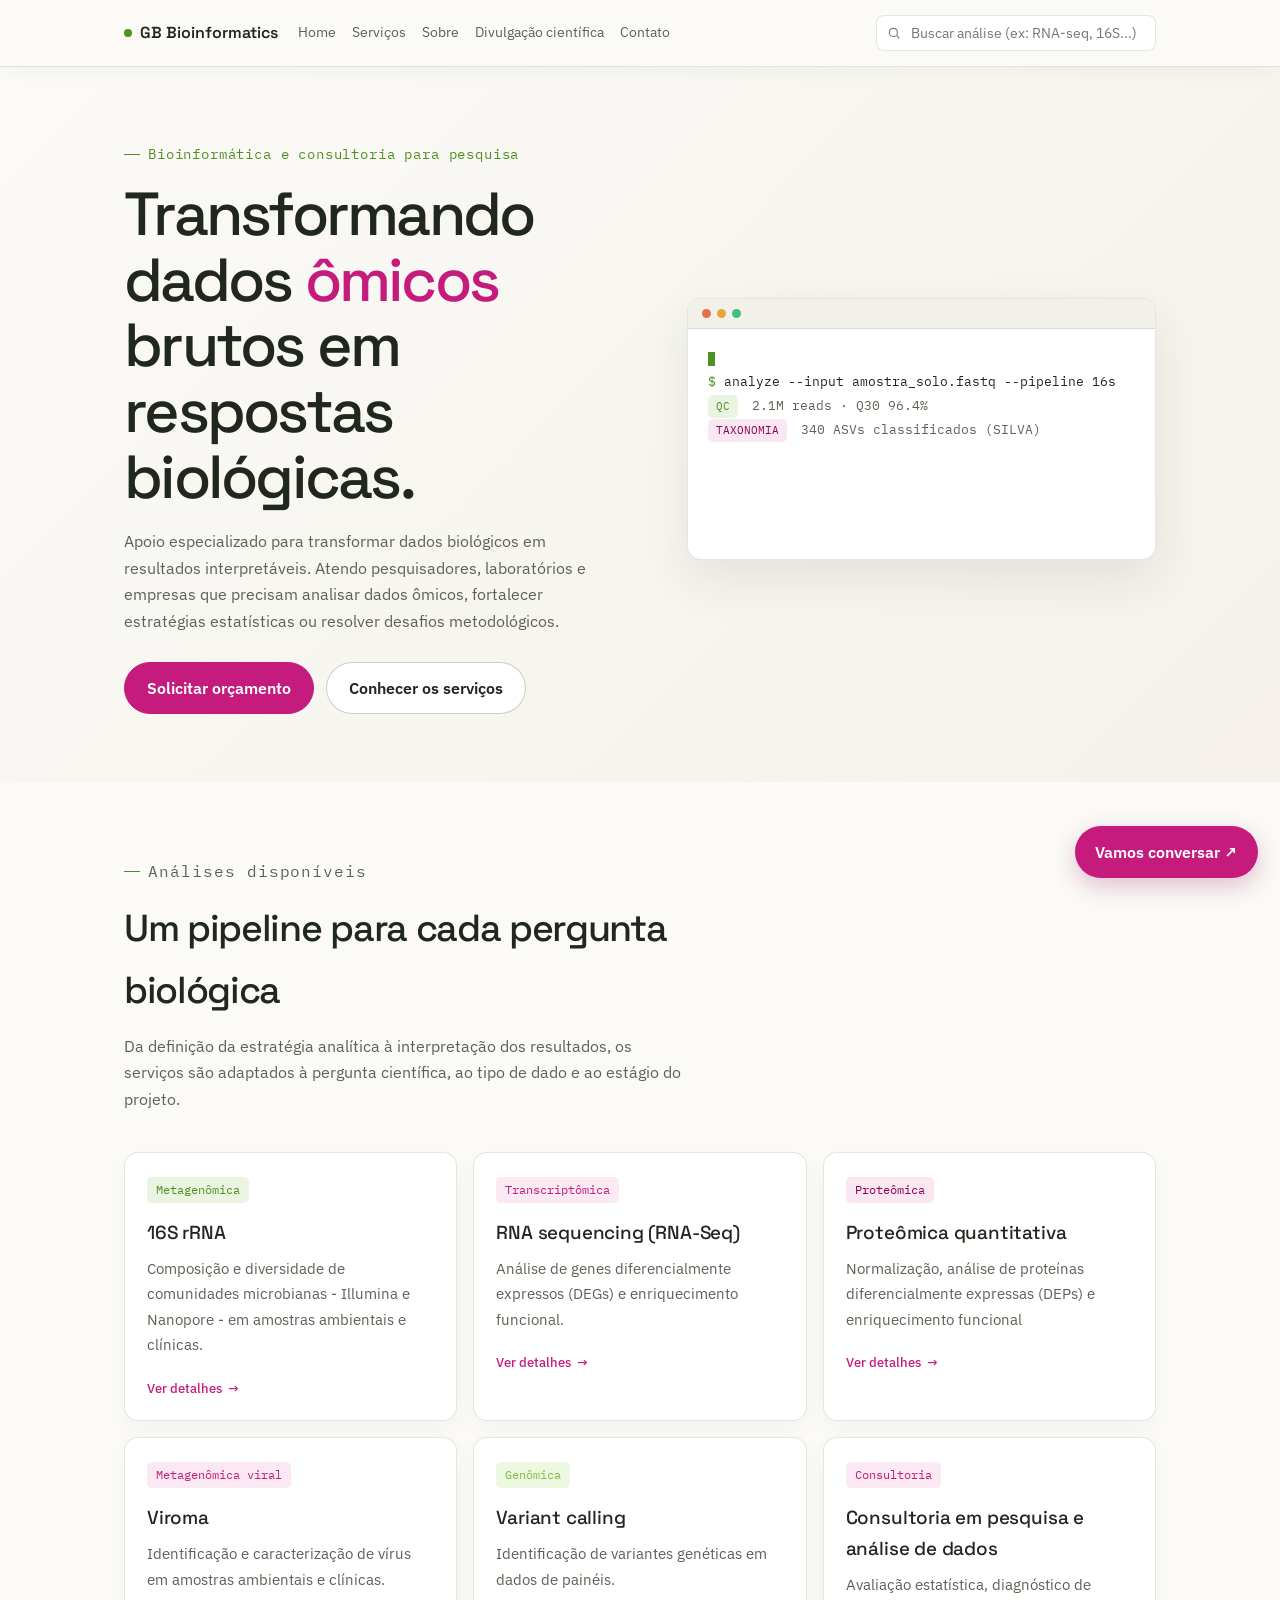
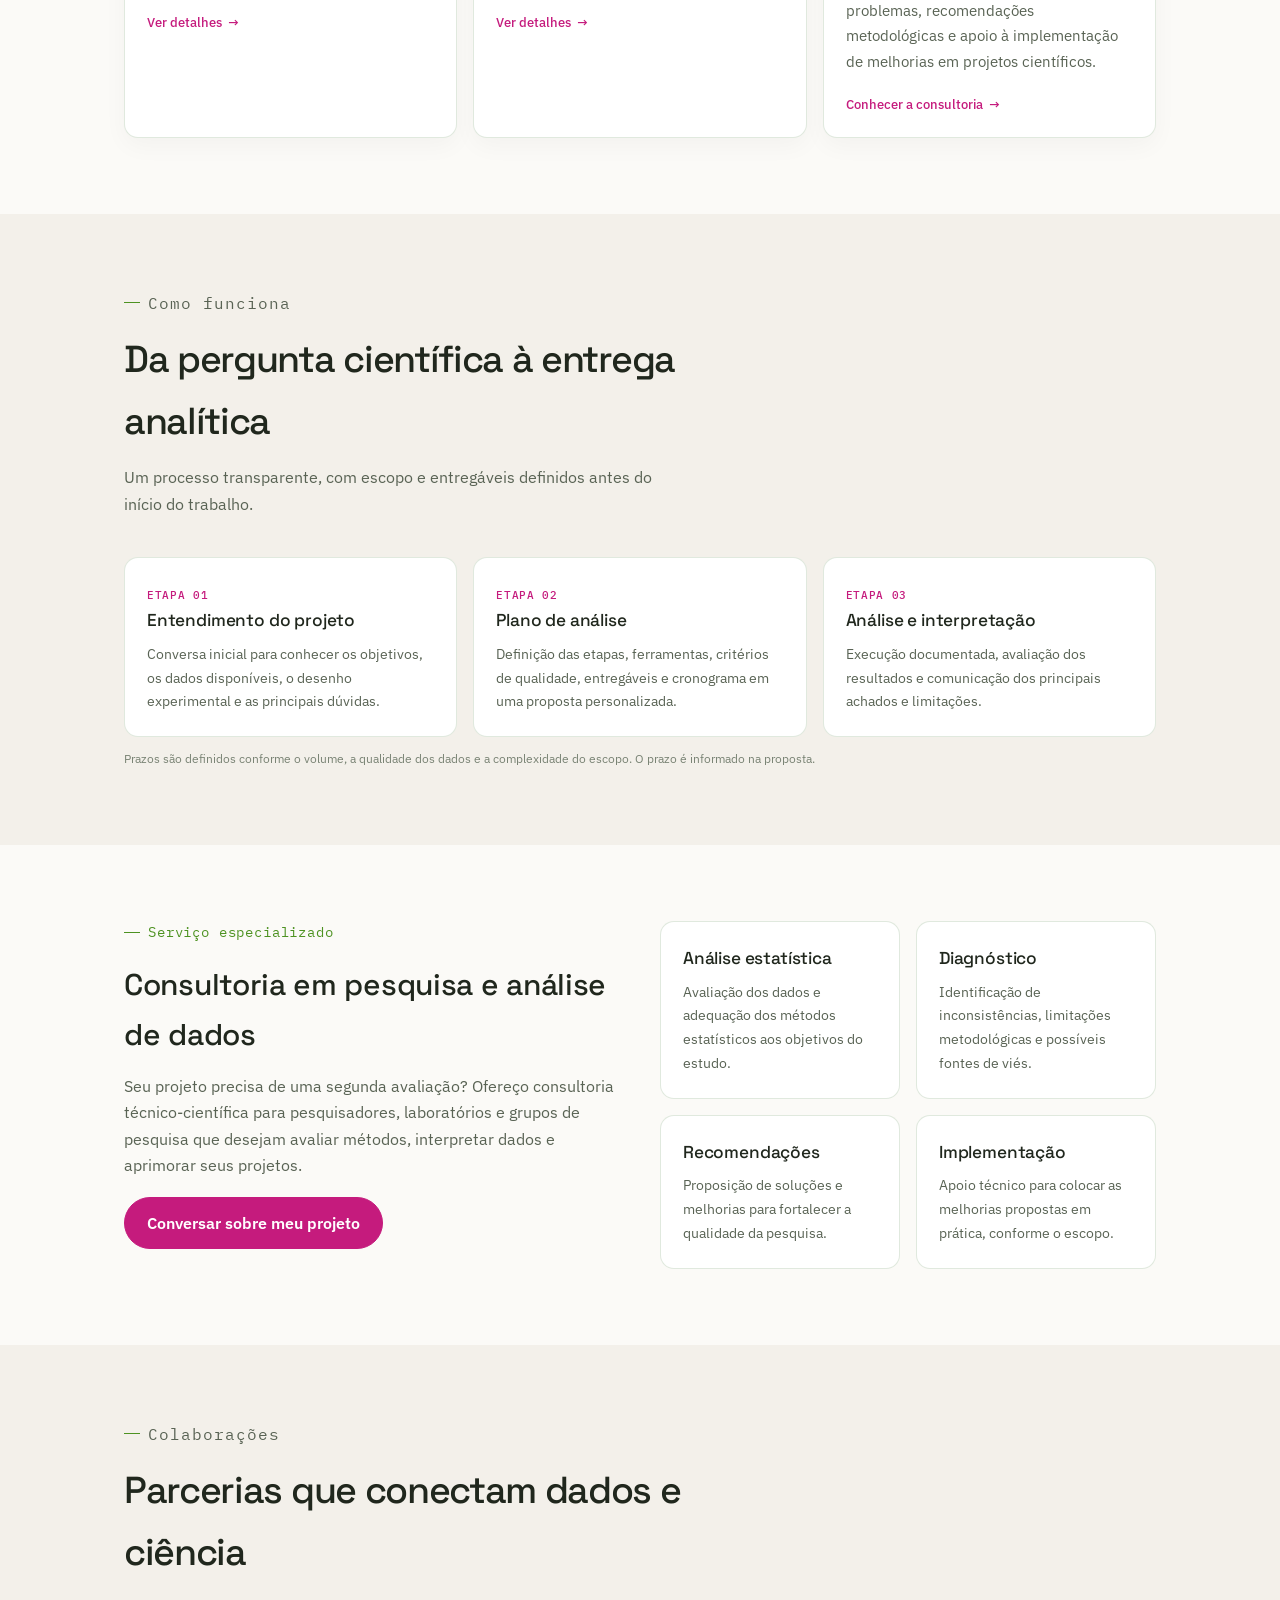
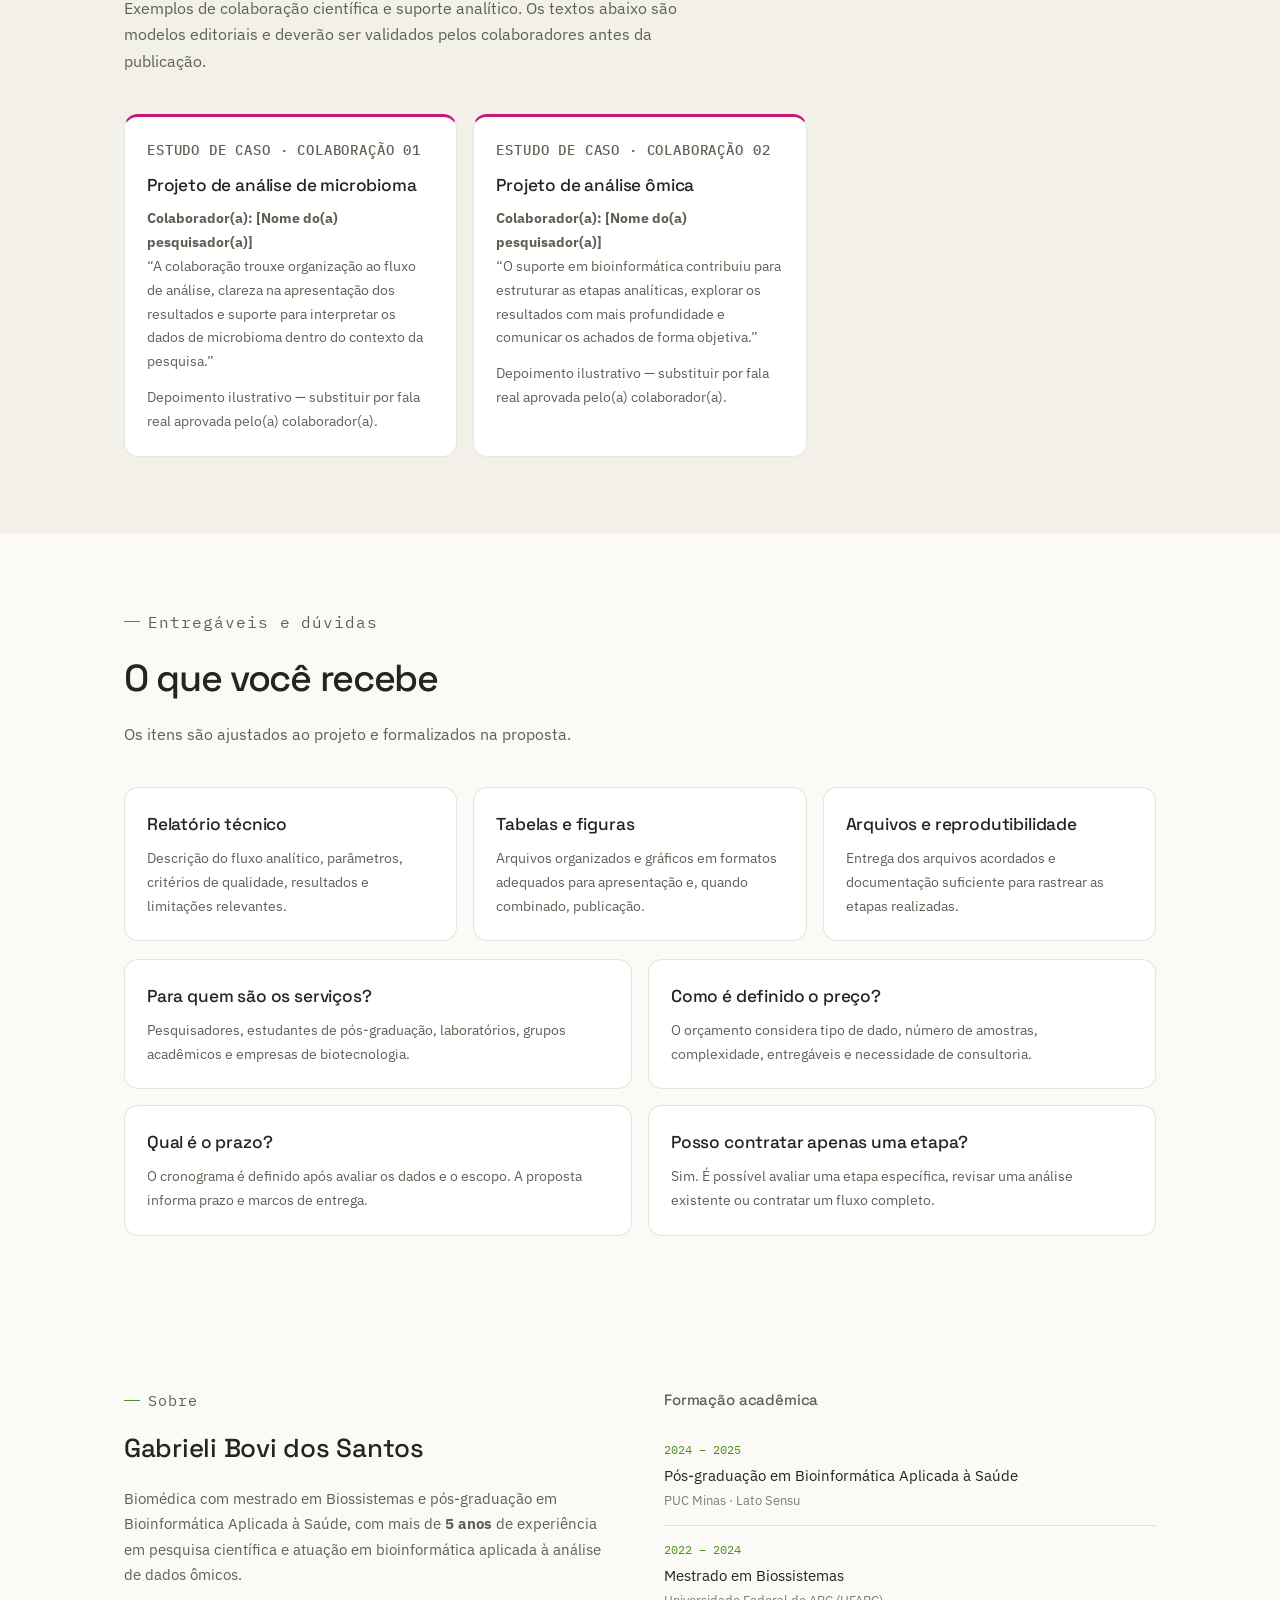
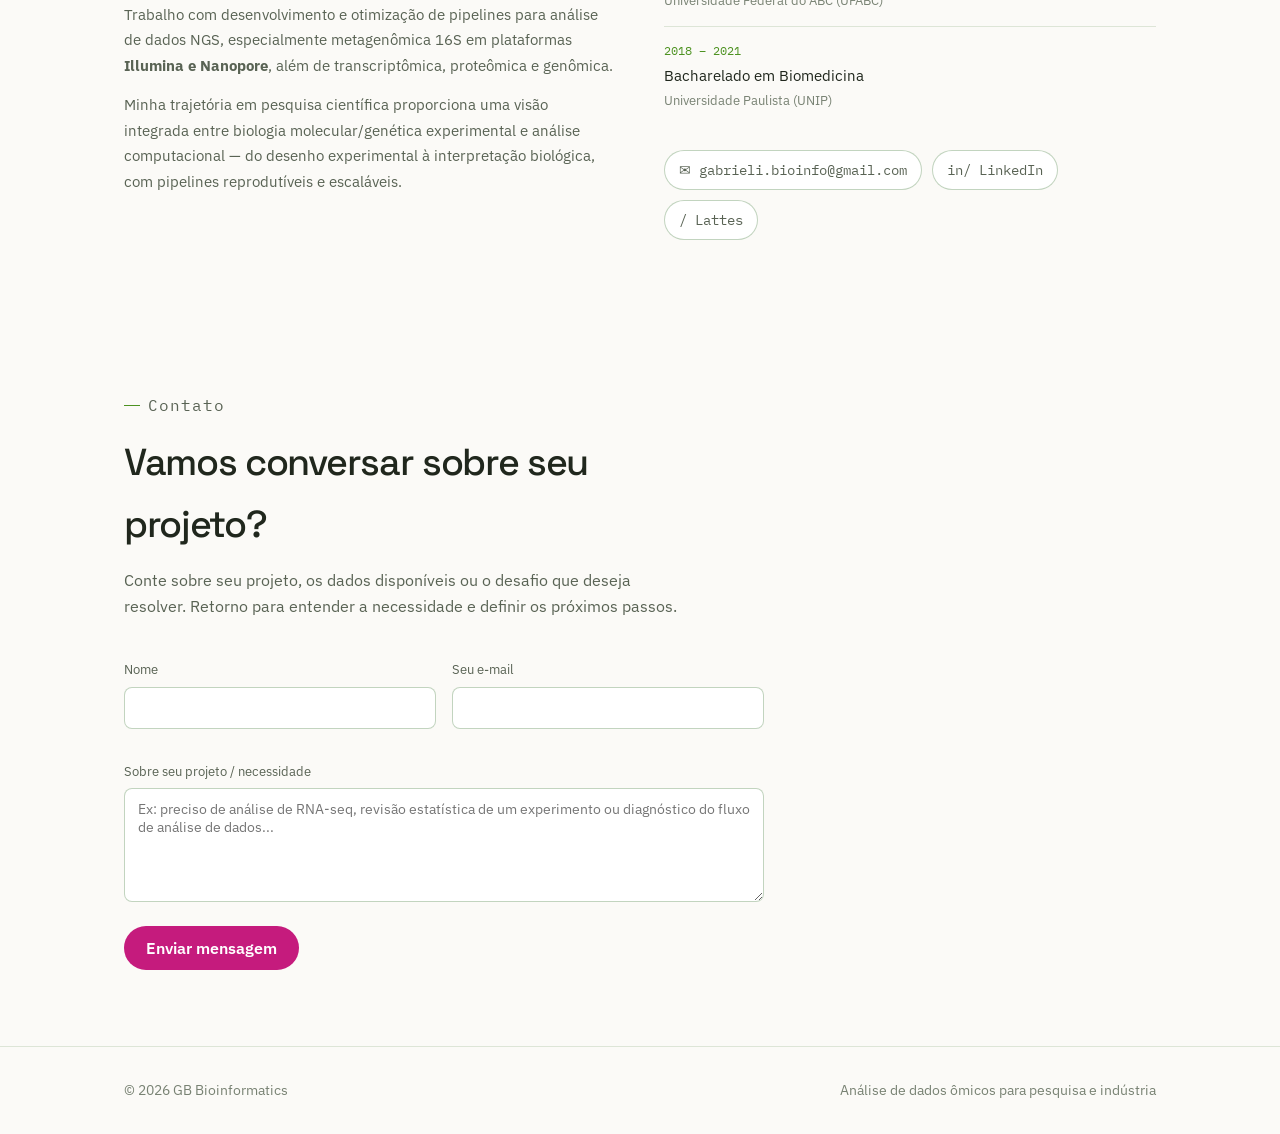
==== commit 3316b1c5: "Update index.html" ====
--- a/index.html
+++ b/index.html
@@ -269,5 +269,6 @@
 </footer>
   
 <script src="script.js"></script>
+  <!-- Cloudflare Web Analytics --><script type='module' src='https://static.cloudflareinsights.com/beacon.min.js' data-cf-beacon='{"token": "6b4488f28a99471791528139cd4b5e89"}'></script><!-- End Cloudflare Web Analytics -->
 </body>
 </html>
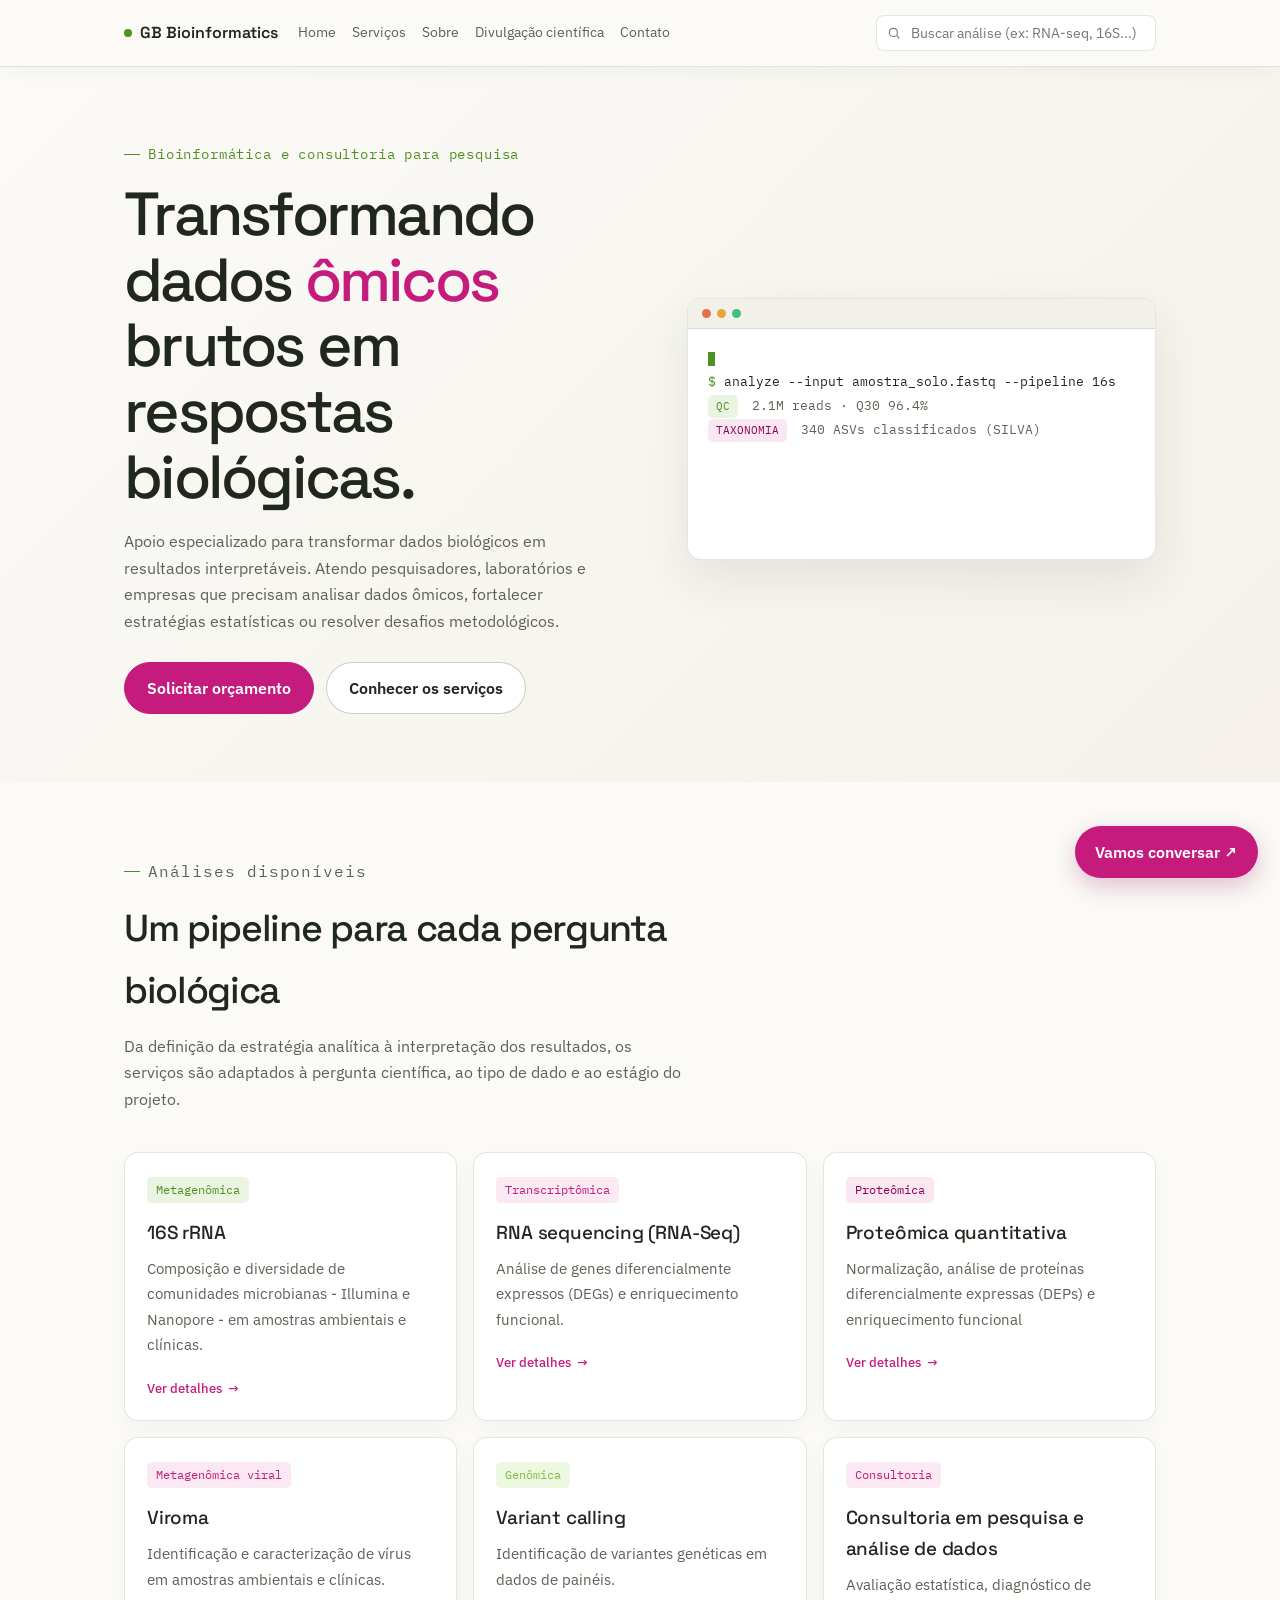
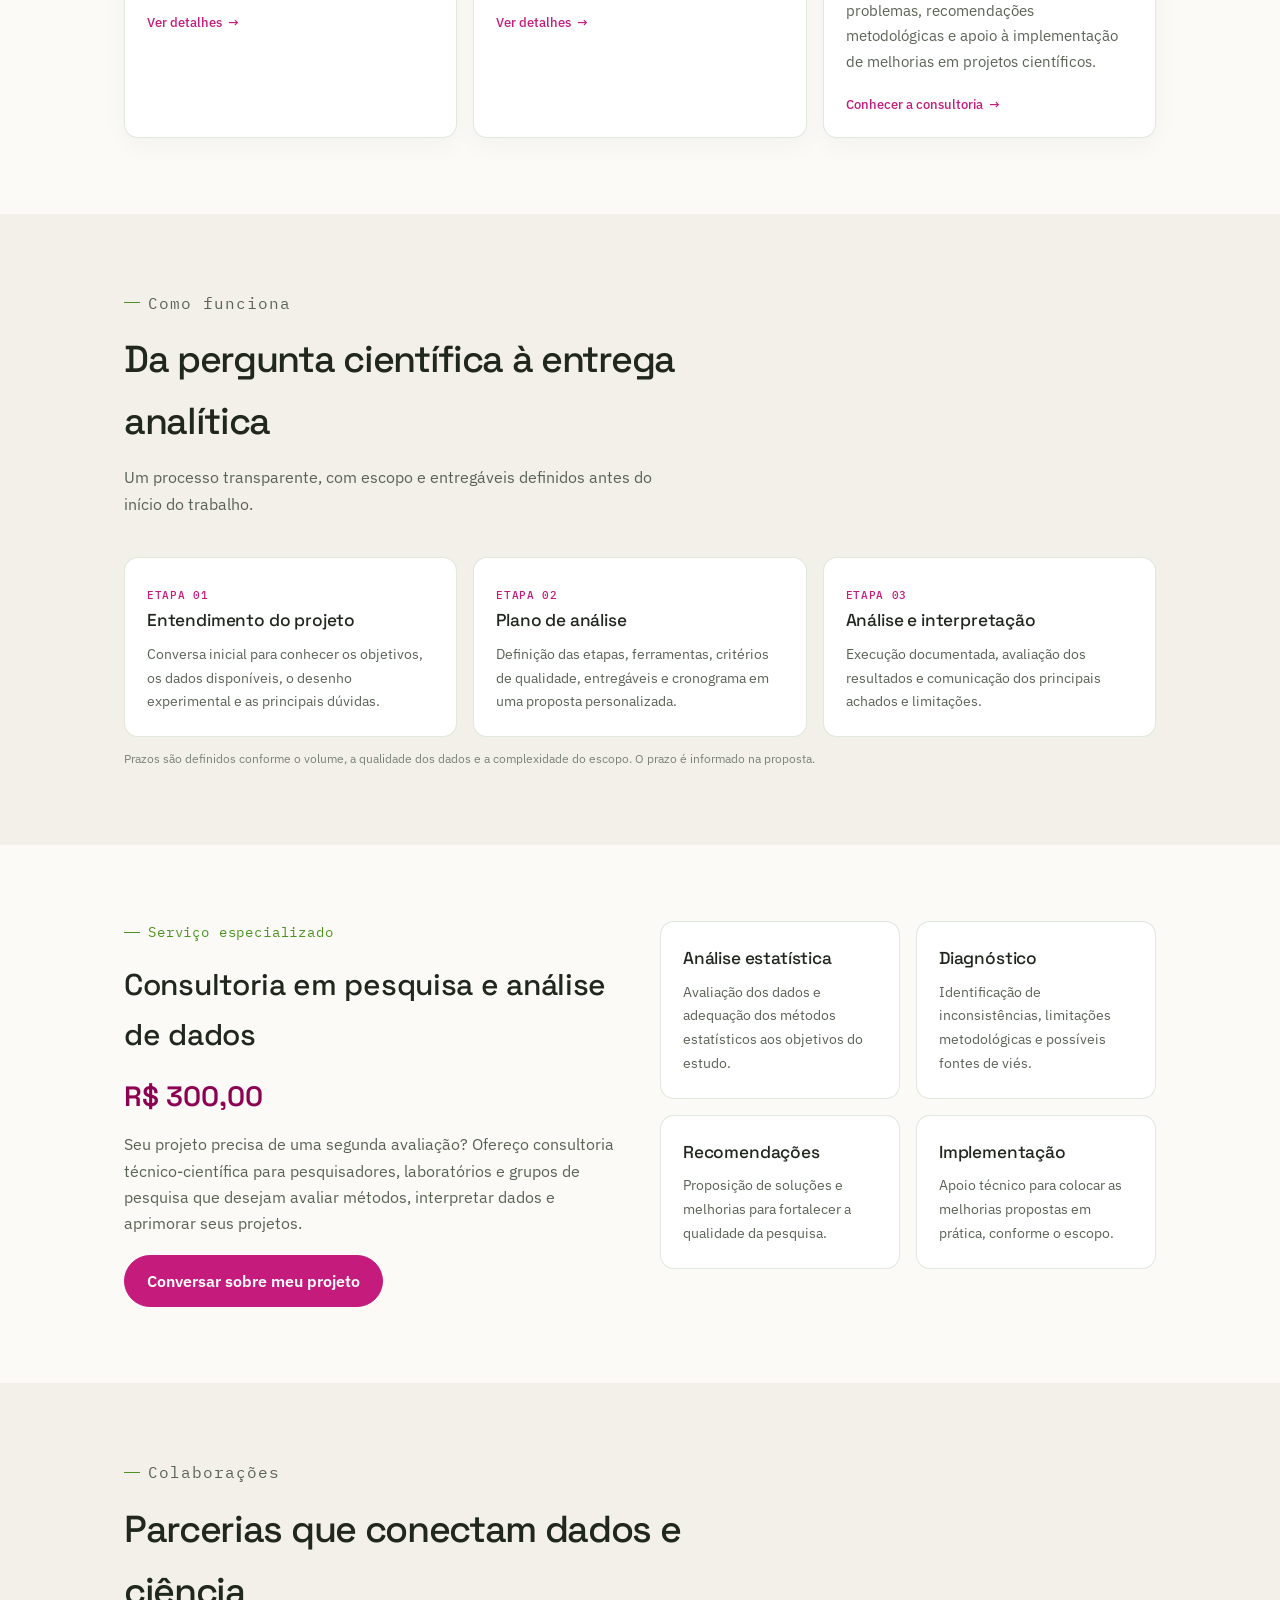
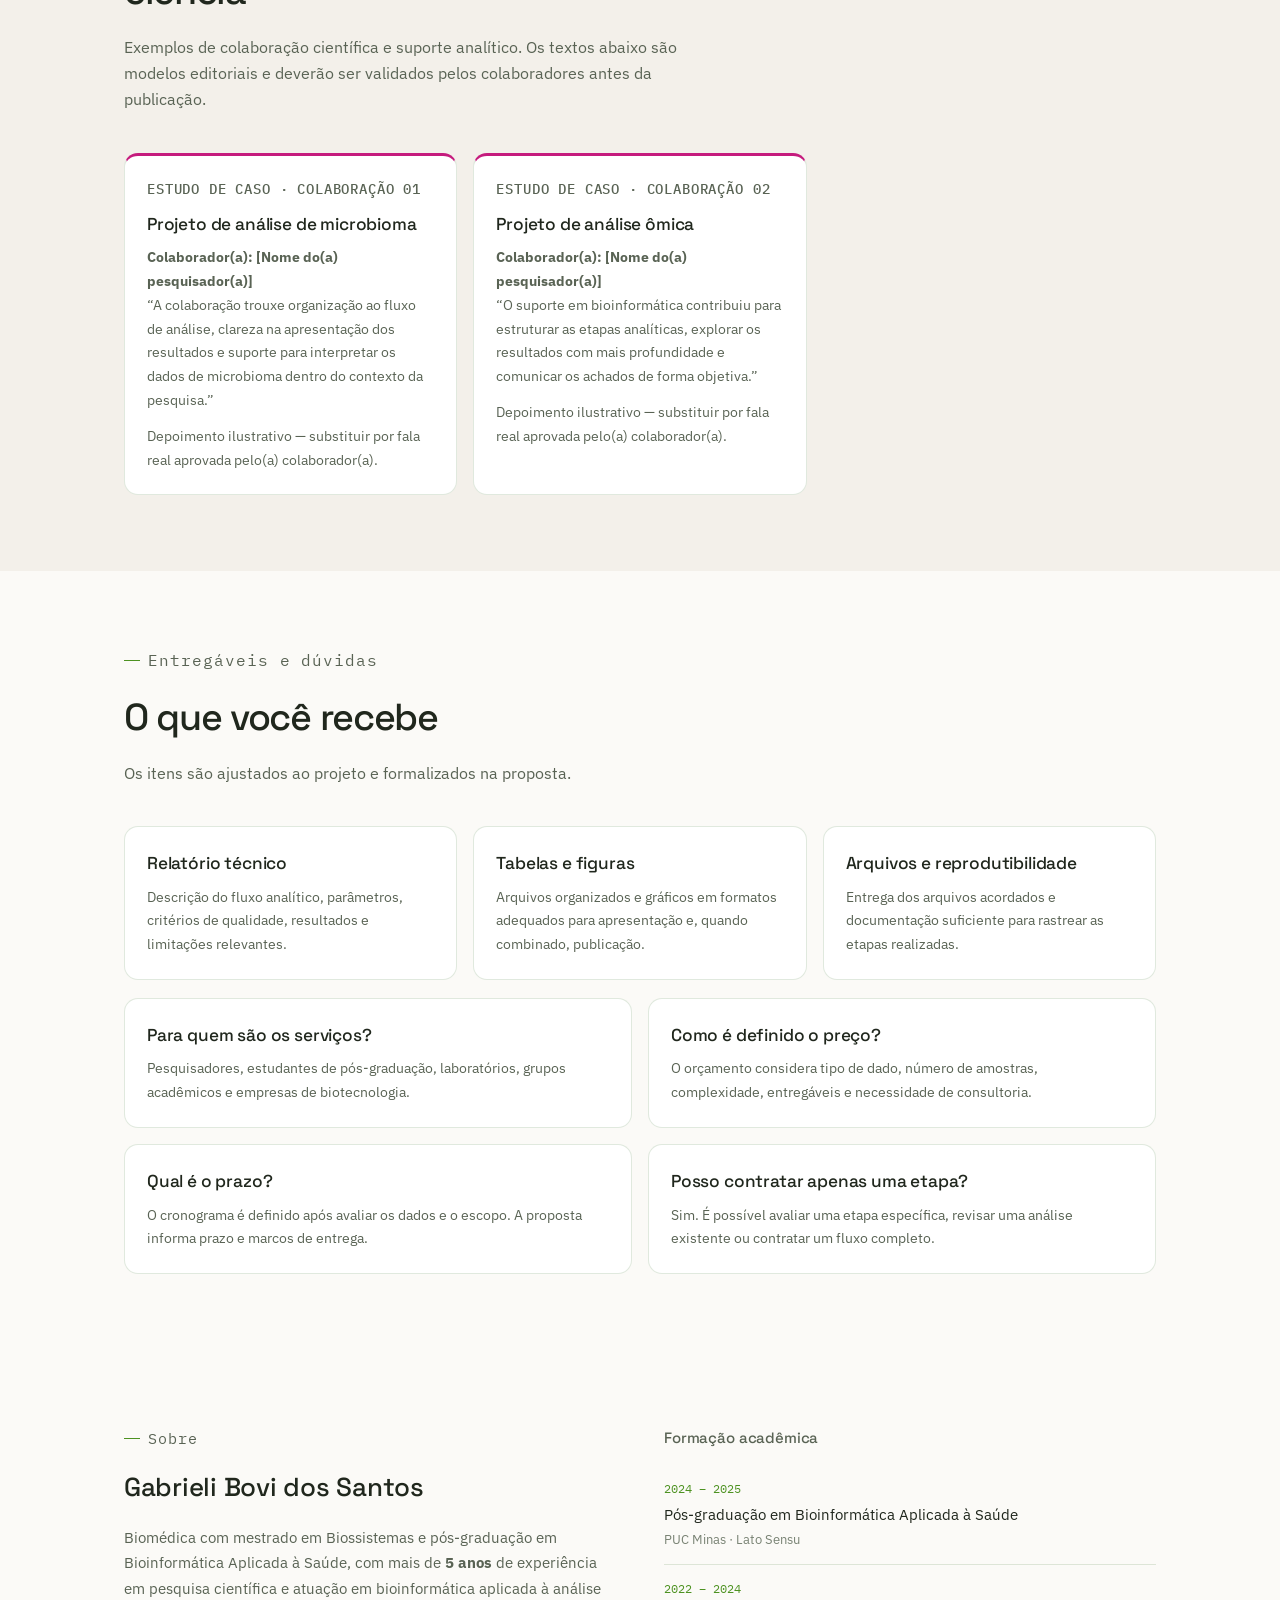
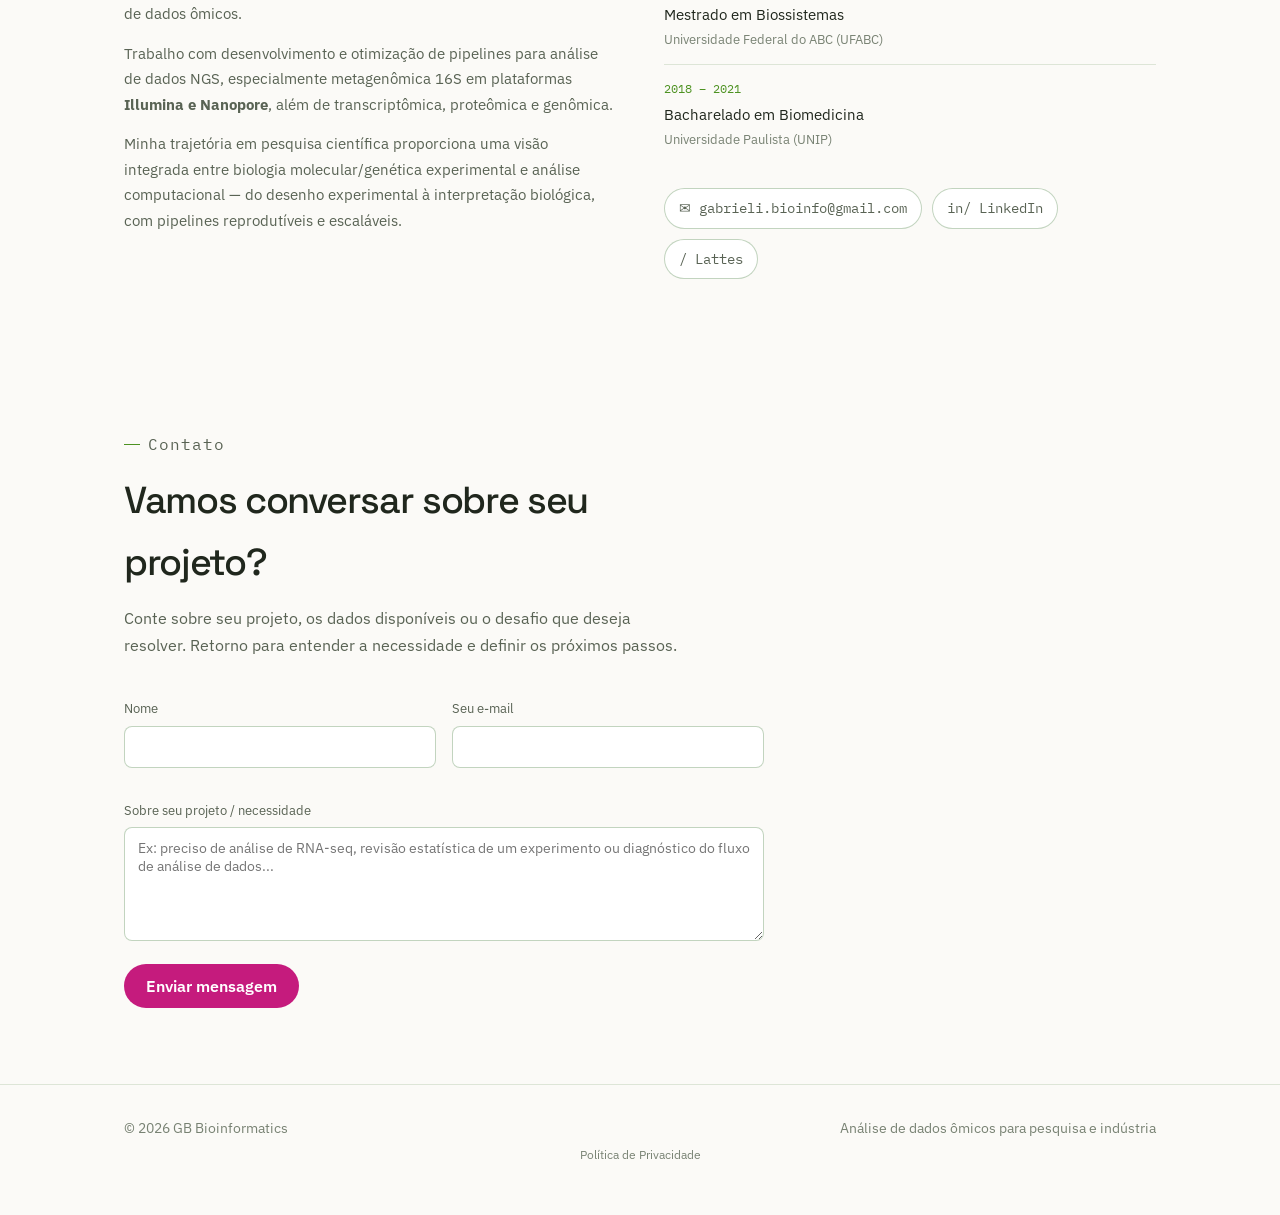
==== commit 4347deba: "Add files via upload" ====
--- a/index.html
+++ b/index.html
@@ -19,8 +19,8 @@
 <meta property="og:description" content="Análise de dados de metagenômica, proteômica, transcriptômica e genômica para pesquisadores e empresas.">
 <meta property="og:url" content="https://gabrielibovi-bioinfo.github.io/site/">
 <meta property="og:type" content="website">
-<!-- Analytics: substitua SEU-DOMINIO pelo domínio cadastrado no Plausible para ativar as métricas. -->
-<script defer data-domain="SEU-DOMINIO" src="https://plausible.io/js/script.js"></script>
+
+
 </head>
 <body>
 
@@ -144,6 +144,7 @@
     <div>
       <p class="eyebrow">Serviço especializado</p>
       <h2 style="font-size:30px;margin-bottom:14px;">Consultoria em pesquisa e análise de dados</h2>
+      <p class="consult-price" style="font-family:var(--display);font-size:28px;color:var(--purple);font-weight:600;margin:0 0 12px;">R$ 300,00</p>
       <p style="color:var(--text-secondary);margin-bottom:18px;">Seu projeto precisa de uma segunda avaliação? Ofereço consultoria técnico-científica para pesquisadores, laboratórios e grupos de pesquisa que desejam avaliar métodos, interpretar dados e aprimorar seus projetos.</p>
       <a href="#contato" class="btn btn-primary">Conversar sobre meu projeto</a>
     </div>
@@ -266,9 +267,12 @@
     <span>© 2026 GB Bioinformatics</span>
     <span>Análise de dados ômicos para pesquisa e indústria</span>
   </div>
+  <div class="container" style="padding-bottom:16px;text-align:center"><a href="politica-de-privacidade.html" style="font-size:12px;color:var(--text-tertiary)">Política de Privacidade</a></div>
 </footer>
   
 <script src="script.js"></script>
-  <!-- Cloudflare Web Analytics --><script type='module' src='https://static.cloudflareinsights.com/beacon.min.js' data-cf-beacon='{"token": "6b4488f28a99471791528139cd4b5e89"}'></script><!-- End Cloudflare Web Analytics -->
+<!-- Cloudflare Web Analytics -->
+<script type='module' src='https://static.cloudflareinsights.com/beacon.min.js' data-cf-beacon='{"token": "6b4488f28a99471791528139cd4b5e89"}'></script>
+<!-- End Cloudflare Web Analytics -->
 </body>
 </html>
--- a/style.css
+++ b/style.css
@@ -42,7 +42,7 @@
 
 /* ---------- NAV ---------- */
 .nav{position:sticky;top:0;z-index:60;
-  background:rgba(11,15,14,0.86);
+  background:rgba(251,250,247,0.94);
   backdrop-filter:blur(10px);
   border-bottom:2px solid var(--border);}
 
@@ -72,7 +72,7 @@
 .search-results{
   position:absolute;top:calc(100% + 6px);left:0;right:0;
   background:var(--bg-card);border:1px solid var(--border-strong);
-  border-radius:8px;overflow:hidden;display:none;box-shadow:0 8px 24px rgba(0,0,0,0.4);
+  border-radius:8px;overflow:hidden;display:none;box-shadow:0 8px 24px rgba(32,39,29,0.12);
 }
 .search-results.active{display:block;}
 .search-results a{
@@ -233,7 +233,7 @@
   background:var(--bg-card);border:1px solid var(--border);border-radius:var(--radius);
   overflow:hidden;
 }
-.carousel-viewport{position:relative;background:#0A0D0C;}
+.carousel-viewport{position:relative;background:#F3F0EA;}
 .carousel-track{display:flex;transition:transform .35s ease;}
 .carousel-slide{min-width:100%;display:flex;align-items:center;justify-content:center;}
 .carousel-slide img{width:100%;height:auto;display:block;}
@@ -395,3 +395,39 @@
  .floating-contact{right:14px;bottom:14px;padding:12px 17px;font-size:14px}
 }
 @media(max-width:520px){.value-grid,.case-grid,.process-grid{grid-template-columns:1fr}.container{padding:0 19px}.terminal-body{font-size:11px;overflow-wrap:anywhere}}
+
+
+/* Pricing and editorial pages */
+.pricing-section{margin:42px 0 20px;}
+.pricing-card{background:var(--bg-card);border:1px solid var(--border-strong);border-radius:18px;padding:26px;margin:18px 0;box-shadow:0 10px 30px rgba(32,39,29,.05);}
+.price{font-family:var(--display);font-size:34px;font-weight:600;color:var(--purple);line-height:1.2;}
+.price-note{font-size:13px;color:var(--text-tertiary);}
+.price-list{list-style:none;padding:0;margin:16px 0;}
+.price-list li{padding:9px 0;border-bottom:1px solid var(--border);}
+.price-list li:last-child{border-bottom:0;}
+.addon-list{display:grid;grid-template-columns:repeat(auto-fit,minmax(220px,1fr));gap:14px;margin-top:16px;}
+.addon-card{background:var(--bg-card);border:1px solid var(--border);border-radius:12px;padding:18px;}
+.addon-card strong{display:block;margin-bottom:6px;}
+.article-grid{display:grid;grid-template-columns:repeat(auto-fit,minmax(260px,1fr));gap:18px;}
+.article-card{background:var(--bg-card);border:1px solid var(--border);border-radius:14px;padding:24px;}
+.article-card h2{font-size:21px;margin:10px 0;}
+.article-card p{color:var(--text-secondary);font-size:14px;margin:10px 0;}
+.article-label{font-family:var(--mono);font-size:12px;color:var(--green);}
+.article-body{max-width:820px;margin:0 auto;}
+.article-body h2{font-size:25px;margin:32px 0 12px;}
+.article-body h3{font-size:19px;margin:24px 0 8px;}
+.article-body p,.article-body li{color:var(--text-secondary);margin-bottom:12px;}
+.article-body ul{padding-left:22px;}
+.carousel-slide img{width:100%;height:auto;max-height:760px;object-fit:contain;background:#FBFAF7;}
+.carousel-viewport{background:#F3F0EA;}
+@media(max-width:760px){.pricing-card{padding:18px}.price{font-size:29px}.carousel-slide img{max-height:75vh;}}
+
+/* Layout de preços 16S: pacote principal e adicionais lado a lado */
+.pricing-layout{display:grid;grid-template-columns:minmax(0,1.55fr) minmax(270px,.85fr);gap:20px;align-items:start;margin-top:18px;}
+.pricing-main .pricing-card{margin:0;height:100%;}
+.pricing-addons h3{margin:8px 0 14px;}
+.pricing-addons .addon-list{display:flex;flex-direction:column;gap:12px;margin-top:0;}
+.pricing-addons .addon-card{padding:16px;}
+.nanopore-card{margin-top:20px;}
+.pricing-disclaimer{font-size:13px;color:var(--text-secondary);background:var(--bg-card);border-left:3px solid var(--green);padding:13px 16px;border-radius:8px;margin:14px 0 20px;}
+@media(max-width:760px){.pricing-layout{grid-template-columns:1fr;}.pricing-addons .addon-list{display:flex;flex-direction:column;}}
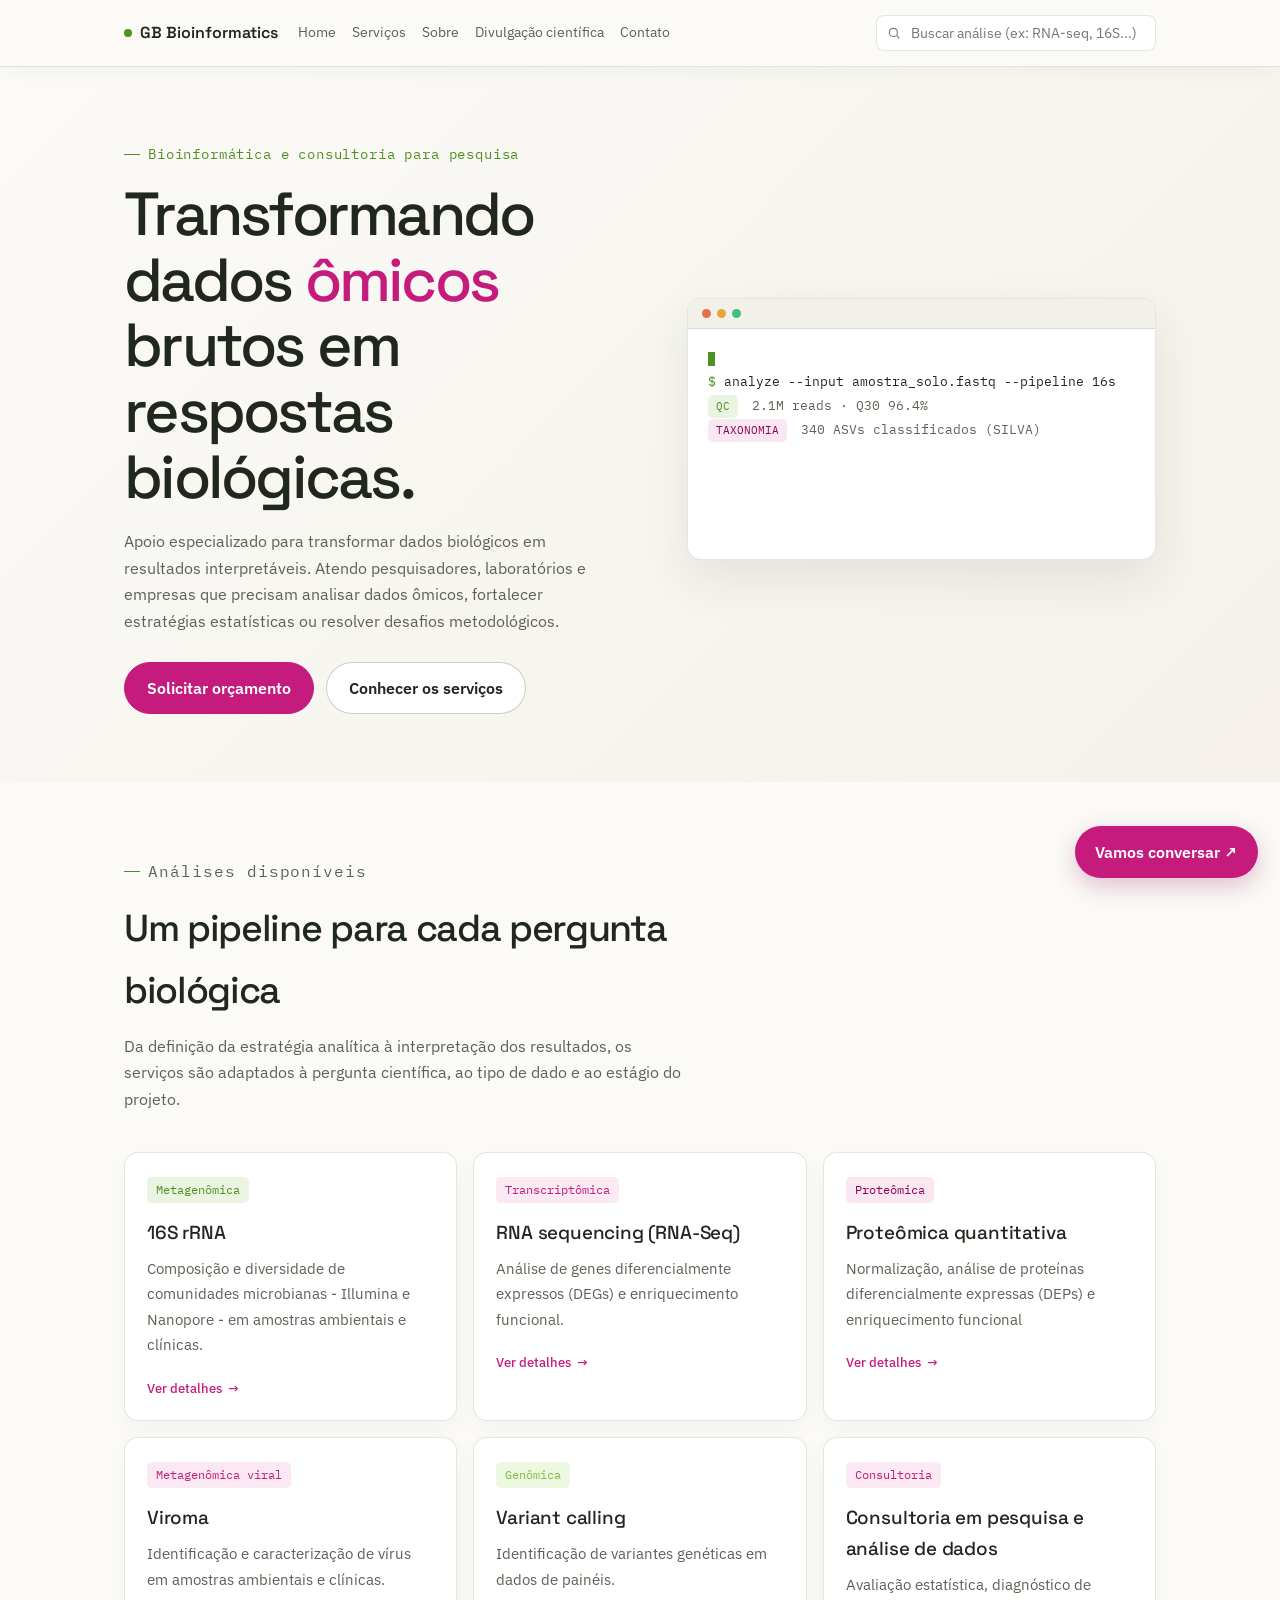
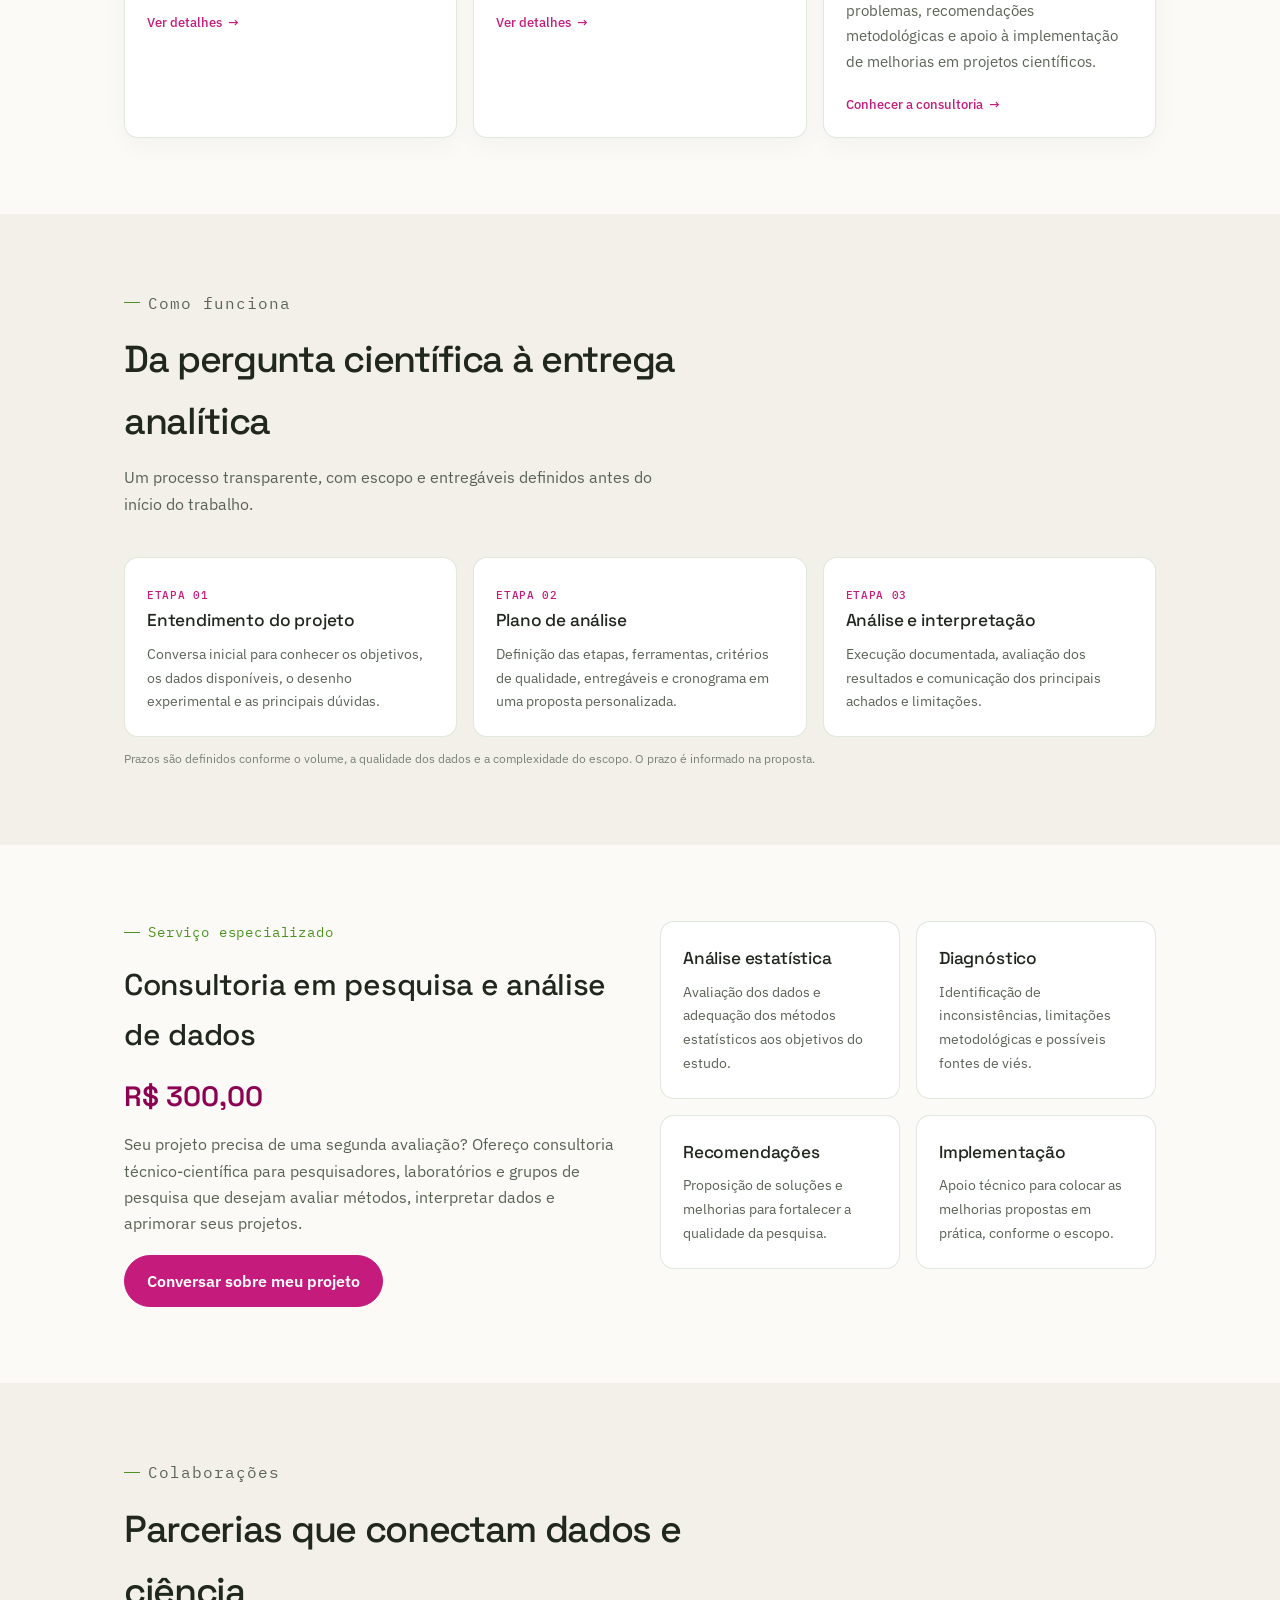
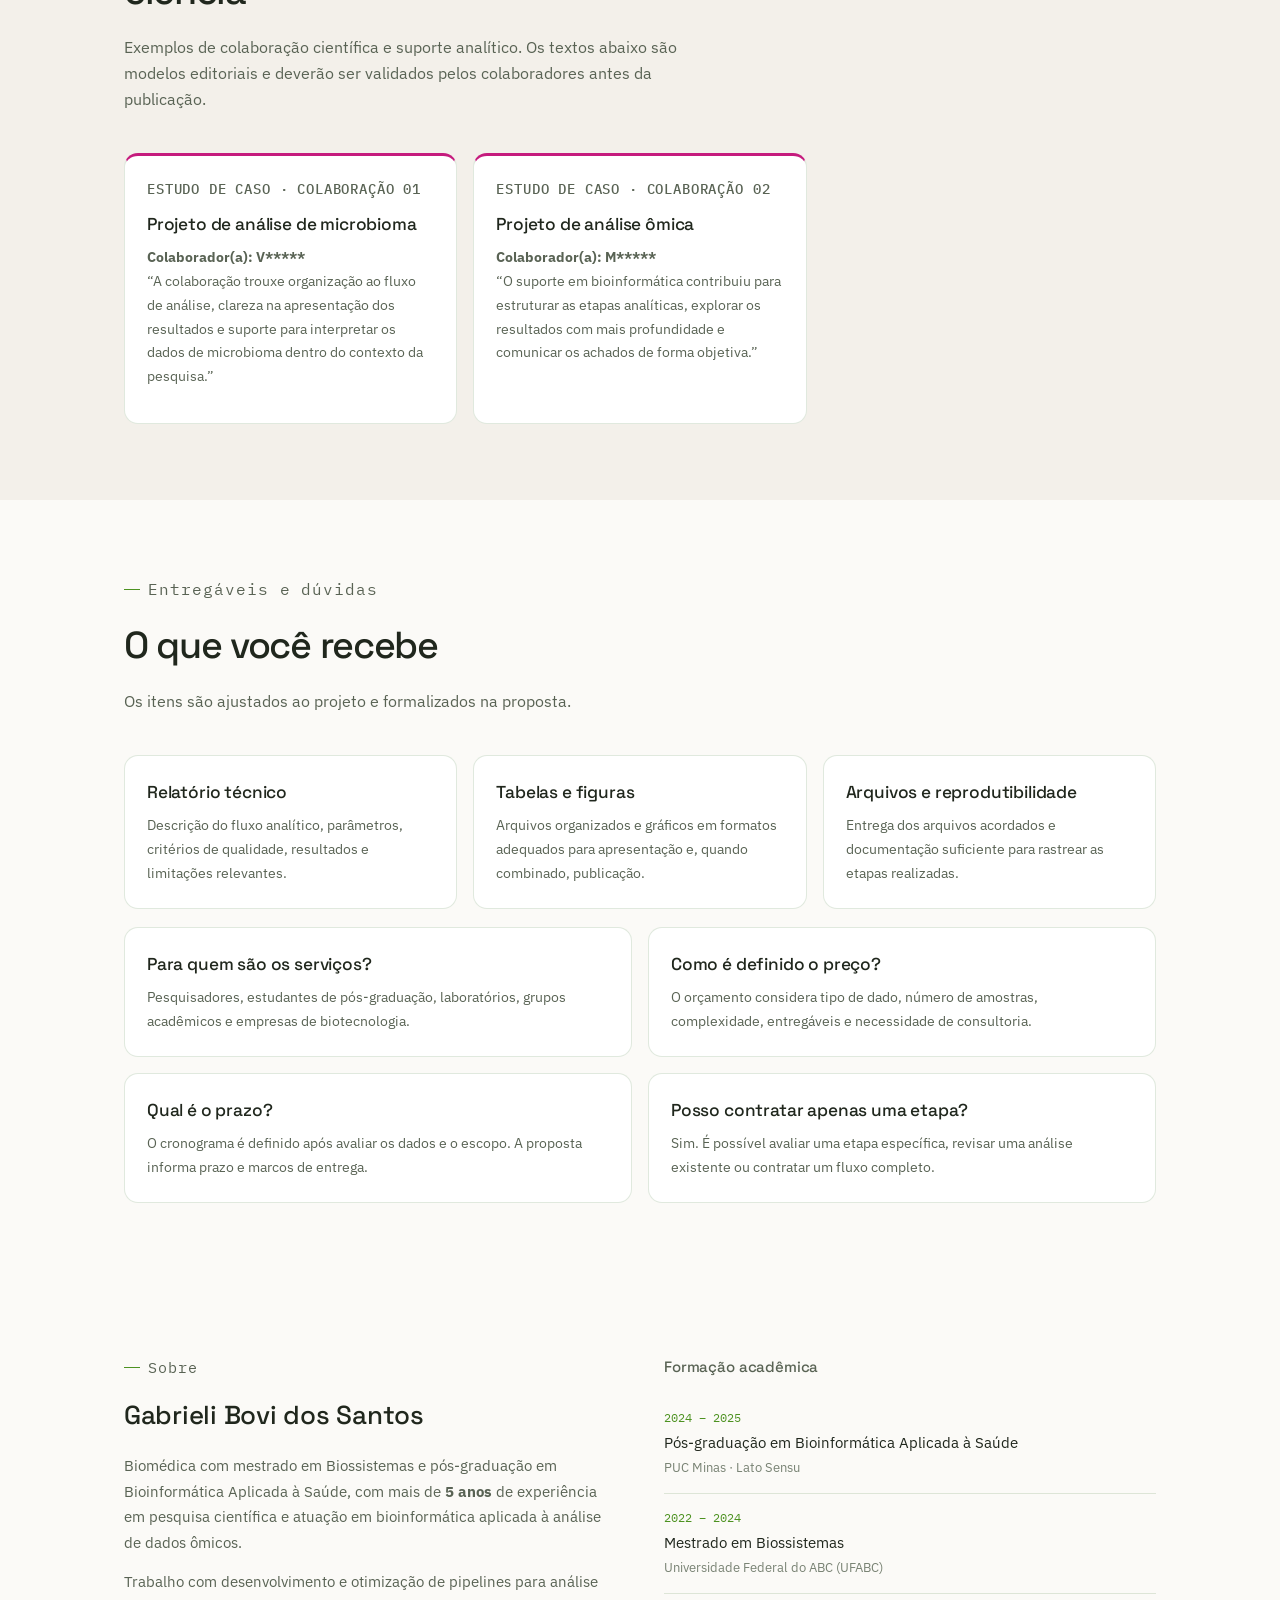
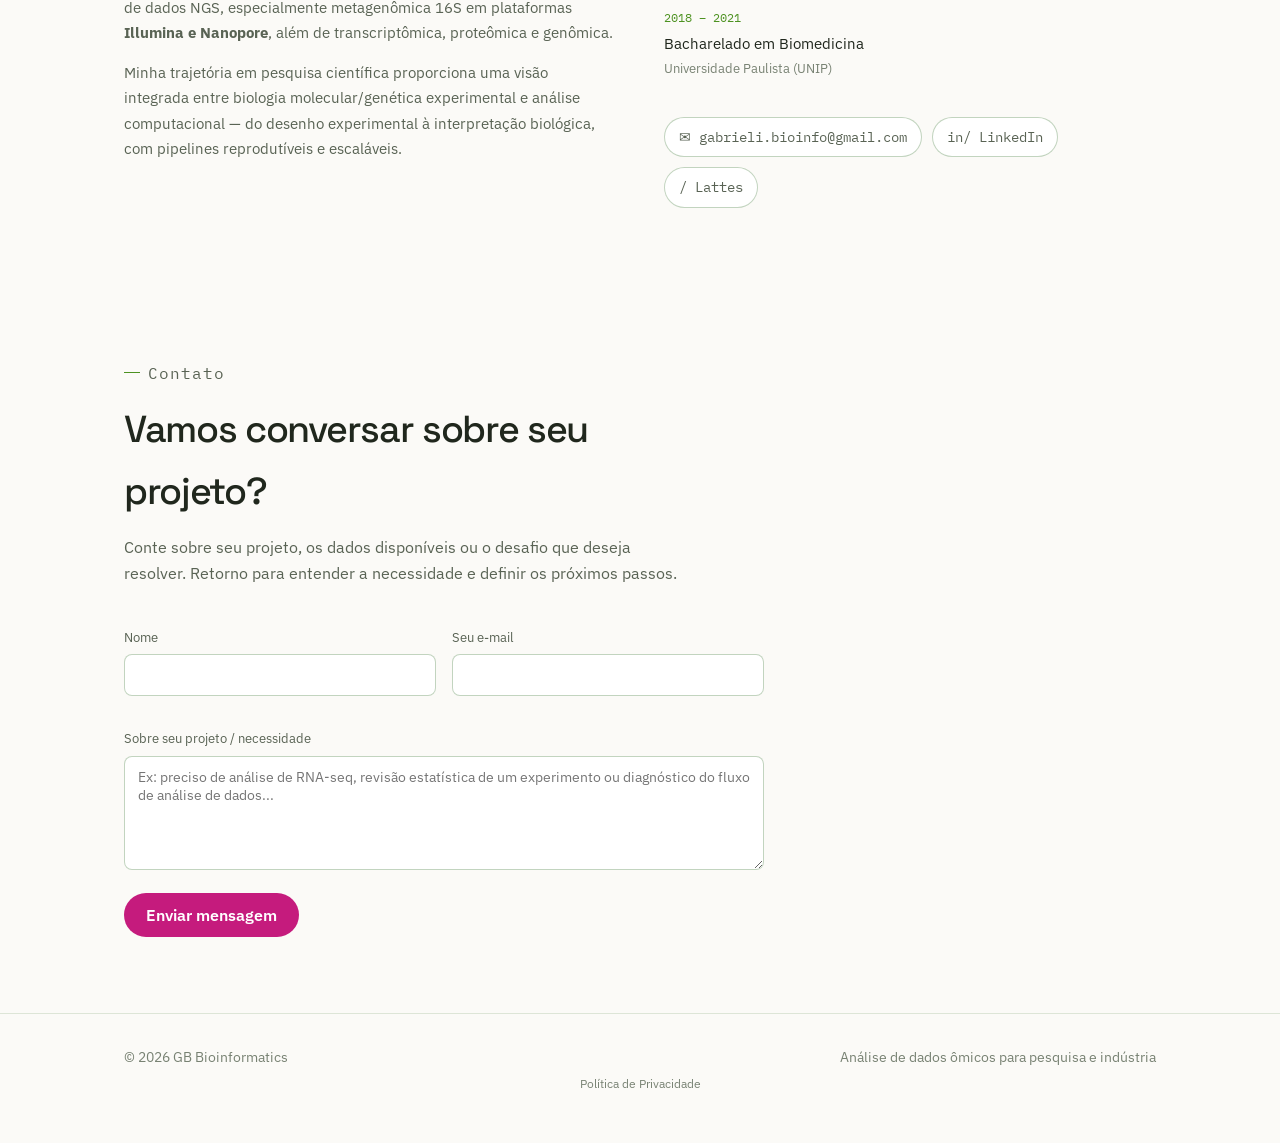
==== commit 8875dd26: "Update index.html" ====
--- a/index.html
+++ b/index.html
@@ -161,8 +161,8 @@
   <div class="container">
     <div class="section-head"><p class="eyebrow">Colaborações</p><h2>Parcerias que conectam dados e ciência</h2><p>Exemplos de colaboração científica e suporte analítico. Os textos abaixo são modelos editoriais e deverão ser validados pelos colaboradores antes da publicação.</p></div>
     <div class="case-grid">
-      <article class="case-card"><p class="case-kicker">Estudo de caso · Colaboração 01</p><h3>Projeto de análise de microbioma</h3><p><strong>Colaborador(a): [Nome do(a) pesquisador(a)]</strong></p><p>“A colaboração trouxe organização ao fluxo de análise, clareza na apresentação dos resultados e suporte para interpretar os dados de microbioma dentro do contexto da pesquisa.”</p><p class="inline-note">Depoimento ilustrativo — substituir por fala real aprovada pelo(a) colaborador(a).</p></article>
-      <article class="case-card"><p class="case-kicker">Estudo de caso · Colaboração 02</p><h3>Projeto de análise ômica</h3><p><strong>Colaborador(a): [Nome do(a) pesquisador(a)]</strong></p><p>“O suporte em bioinformática contribuiu para estruturar as etapas analíticas, explorar os resultados com mais profundidade e comunicar os achados de forma objetiva.”</p><p class="inline-note">Depoimento ilustrativo — substituir por fala real aprovada pelo(a) colaborador(a).</p></article>
+      <article class="case-card"><p class="case-kicker">Estudo de caso · Colaboração 01</p><h3>Projeto de análise de microbioma</h3><p><strong>Colaborador(a): V*****</strong></p><p>“A colaboração trouxe organização ao fluxo de análise, clareza na apresentação dos resultados e suporte para interpretar os dados de microbioma dentro do contexto da pesquisa.”</p><p class="inline-note"></p></article>
+      <article class="case-card"><p class="case-kicker">Estudo de caso · Colaboração 02</p><h3>Projeto de análise ômica</h3><p><strong>Colaborador(a): M*****</strong></p><p>“O suporte em bioinformática contribuiu para estruturar as etapas analíticas, explorar os resultados com mais profundidade e comunicar os achados de forma objetiva.”</p><p class="inline-note"></p></article>
     </div>
   </div>
 </section>
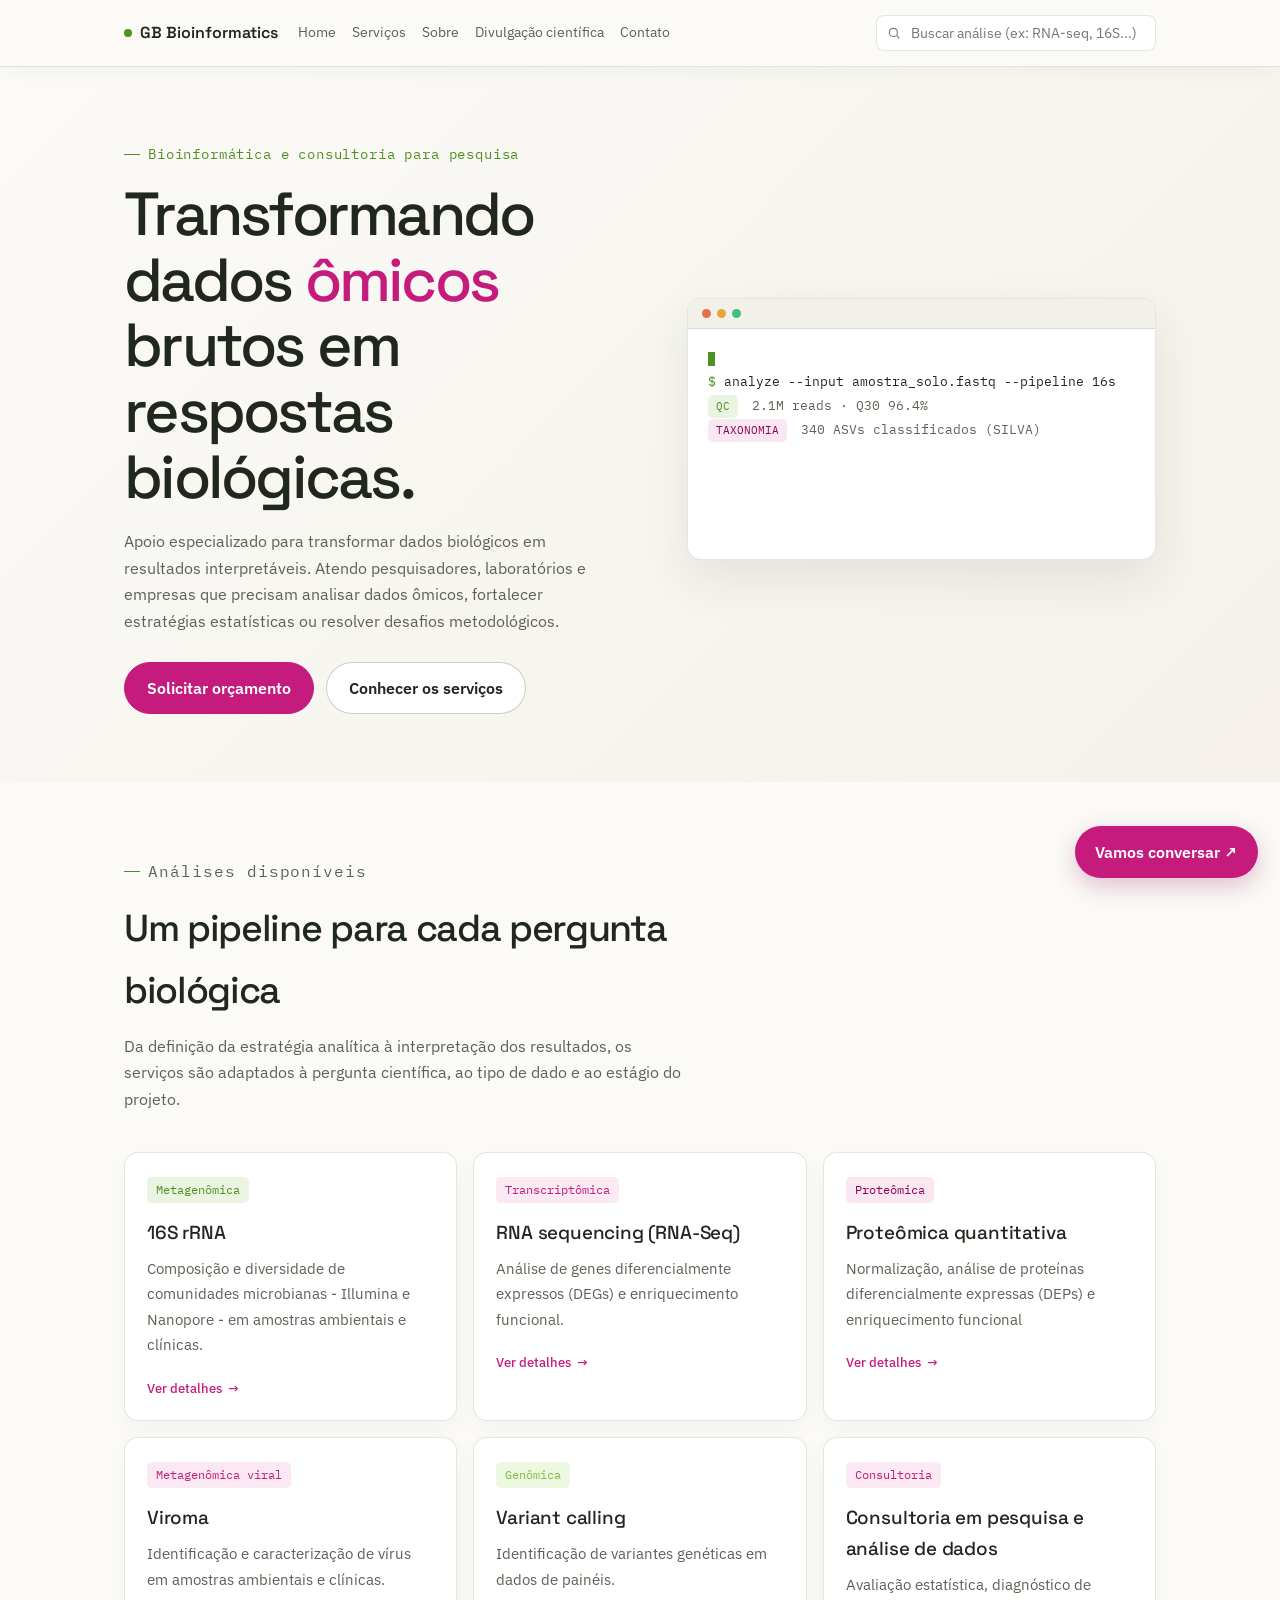
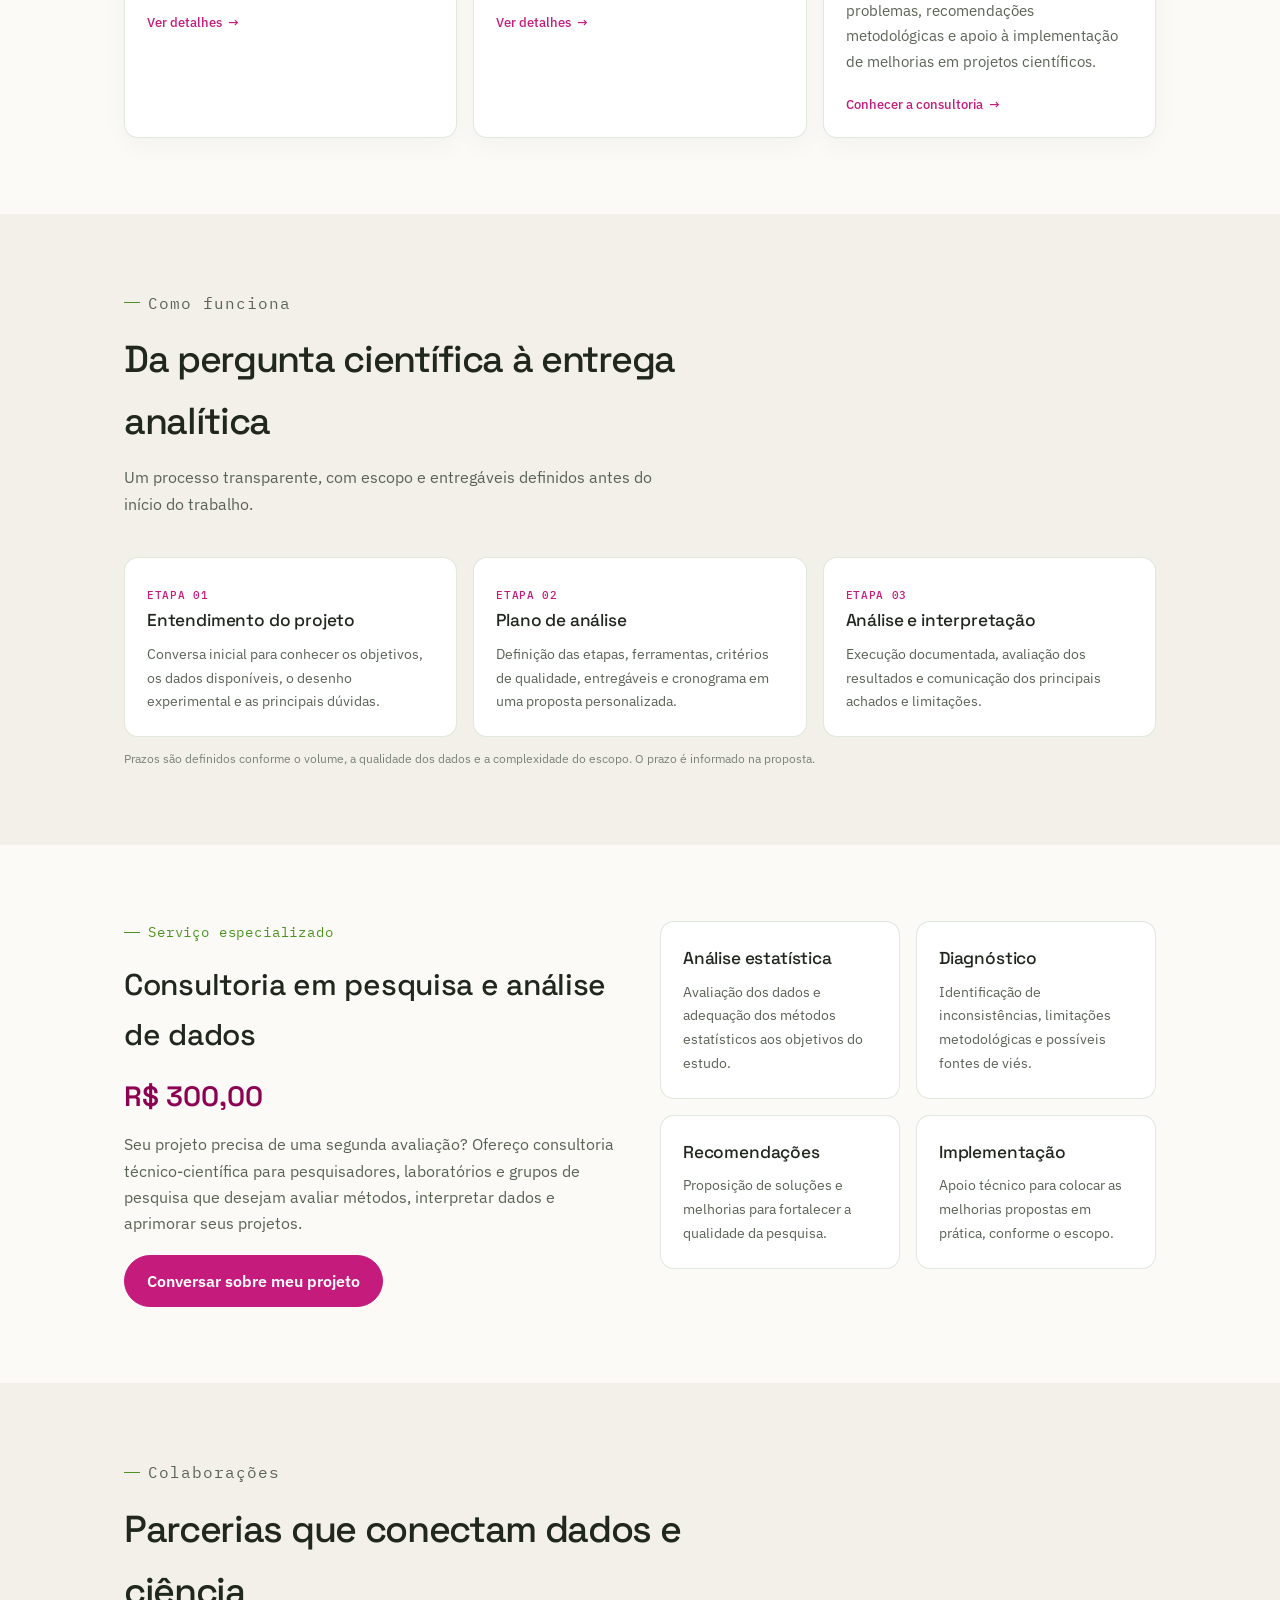
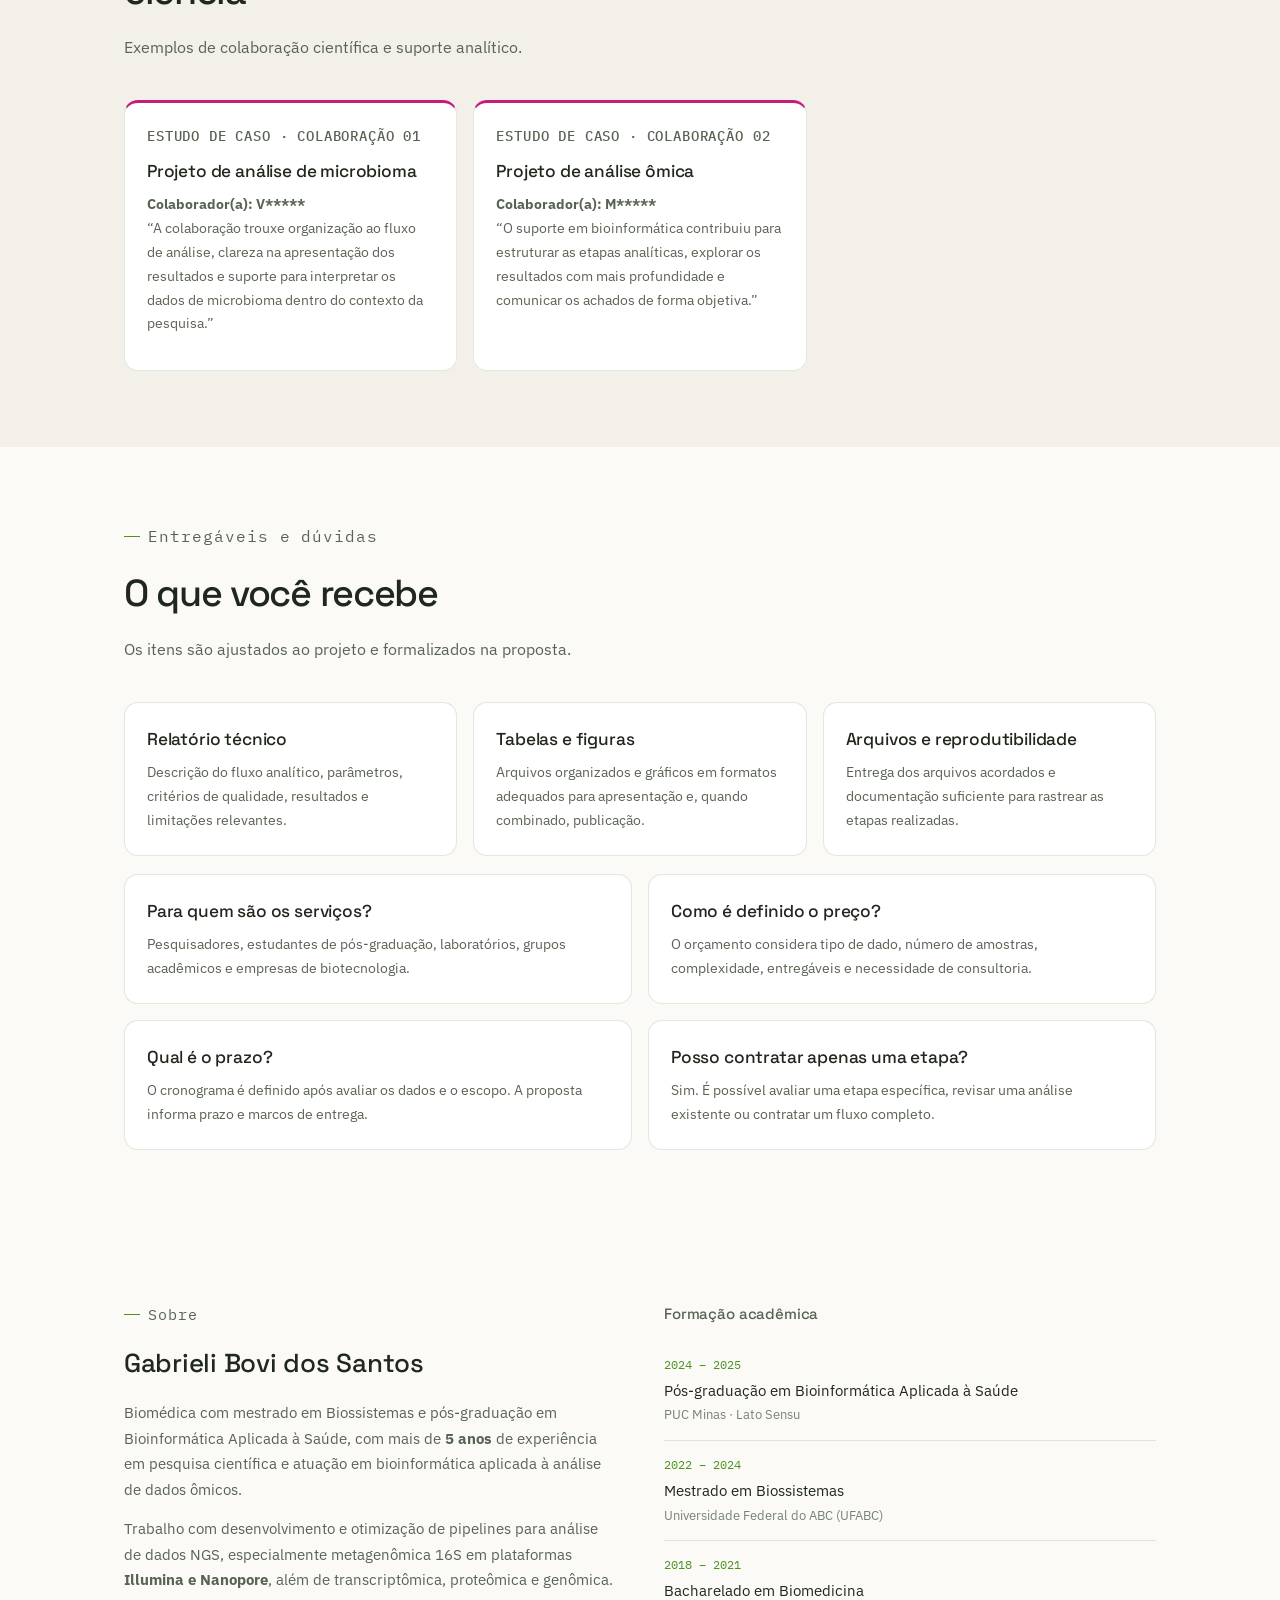
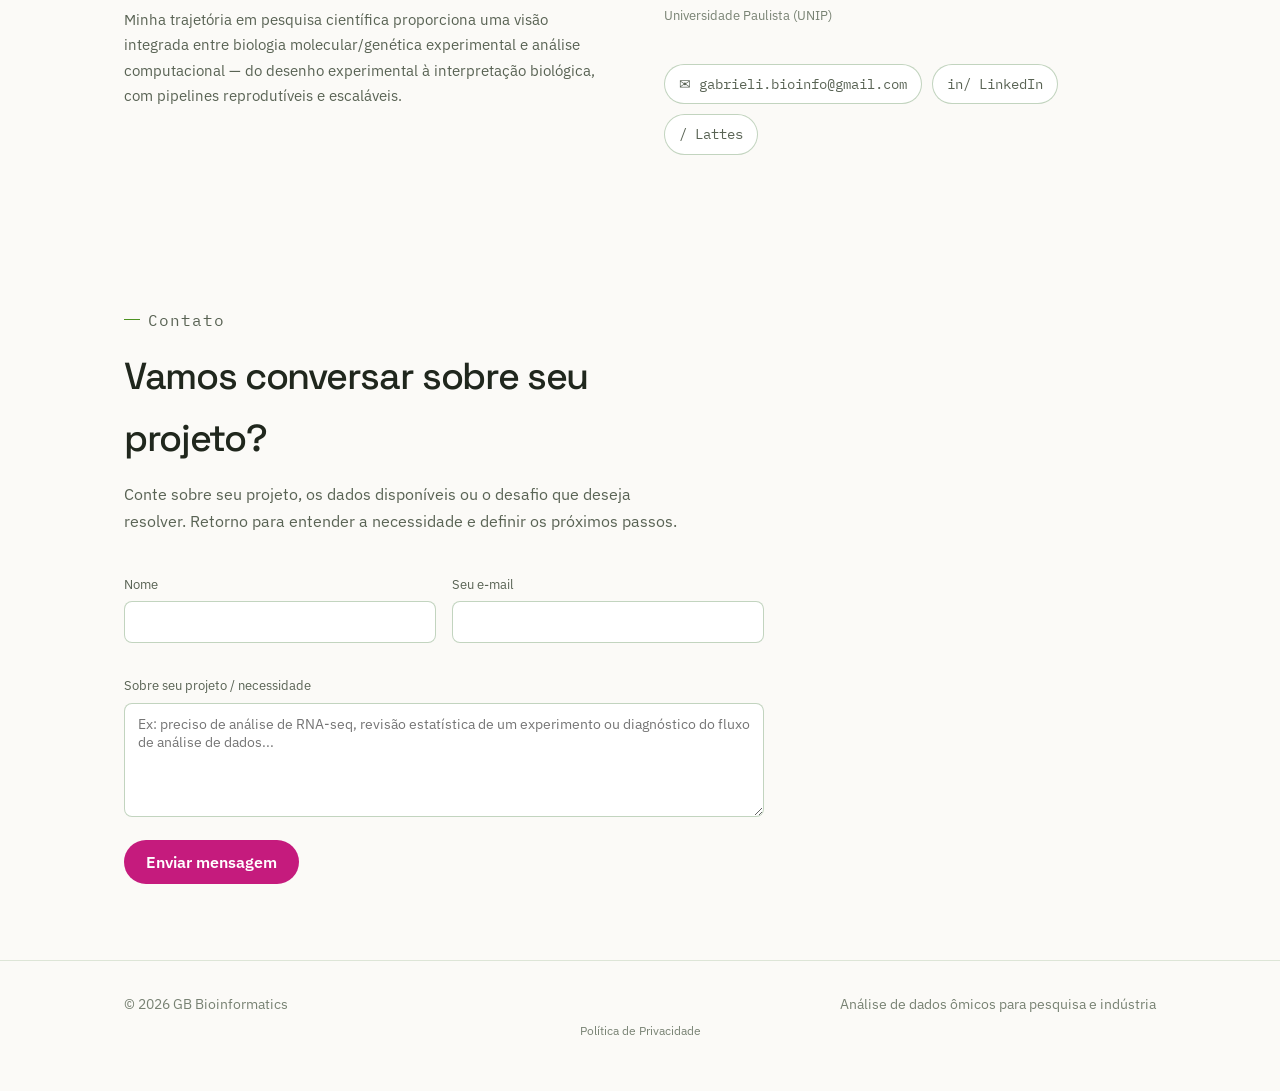
==== commit d66bebbc: "Update index.html" ====
--- a/index.html
+++ b/index.html
@@ -159,7 +159,7 @@
 
 <section class="section-soft" id="estudos-de-caso">
   <div class="container">
-    <div class="section-head"><p class="eyebrow">Colaborações</p><h2>Parcerias que conectam dados e ciência</h2><p>Exemplos de colaboração científica e suporte analítico. Os textos abaixo são modelos editoriais e deverão ser validados pelos colaboradores antes da publicação.</p></div>
+    <div class="section-head"><p class="eyebrow">Colaborações</p><h2>Parcerias que conectam dados e ciência</h2><p>Exemplos de colaboração científica e suporte analítico.</p></div>
     <div class="case-grid">
       <article class="case-card"><p class="case-kicker">Estudo de caso · Colaboração 01</p><h3>Projeto de análise de microbioma</h3><p><strong>Colaborador(a): V*****</strong></p><p>“A colaboração trouxe organização ao fluxo de análise, clareza na apresentação dos resultados e suporte para interpretar os dados de microbioma dentro do contexto da pesquisa.”</p><p class="inline-note"></p></article>
       <article class="case-card"><p class="case-kicker">Estudo de caso · Colaboração 02</p><h3>Projeto de análise ômica</h3><p><strong>Colaborador(a): M*****</strong></p><p>“O suporte em bioinformática contribuiu para estruturar as etapas analíticas, explorar os resultados com mais profundidade e comunicar os achados de forma objetiva.”</p><p class="inline-note"></p></article>
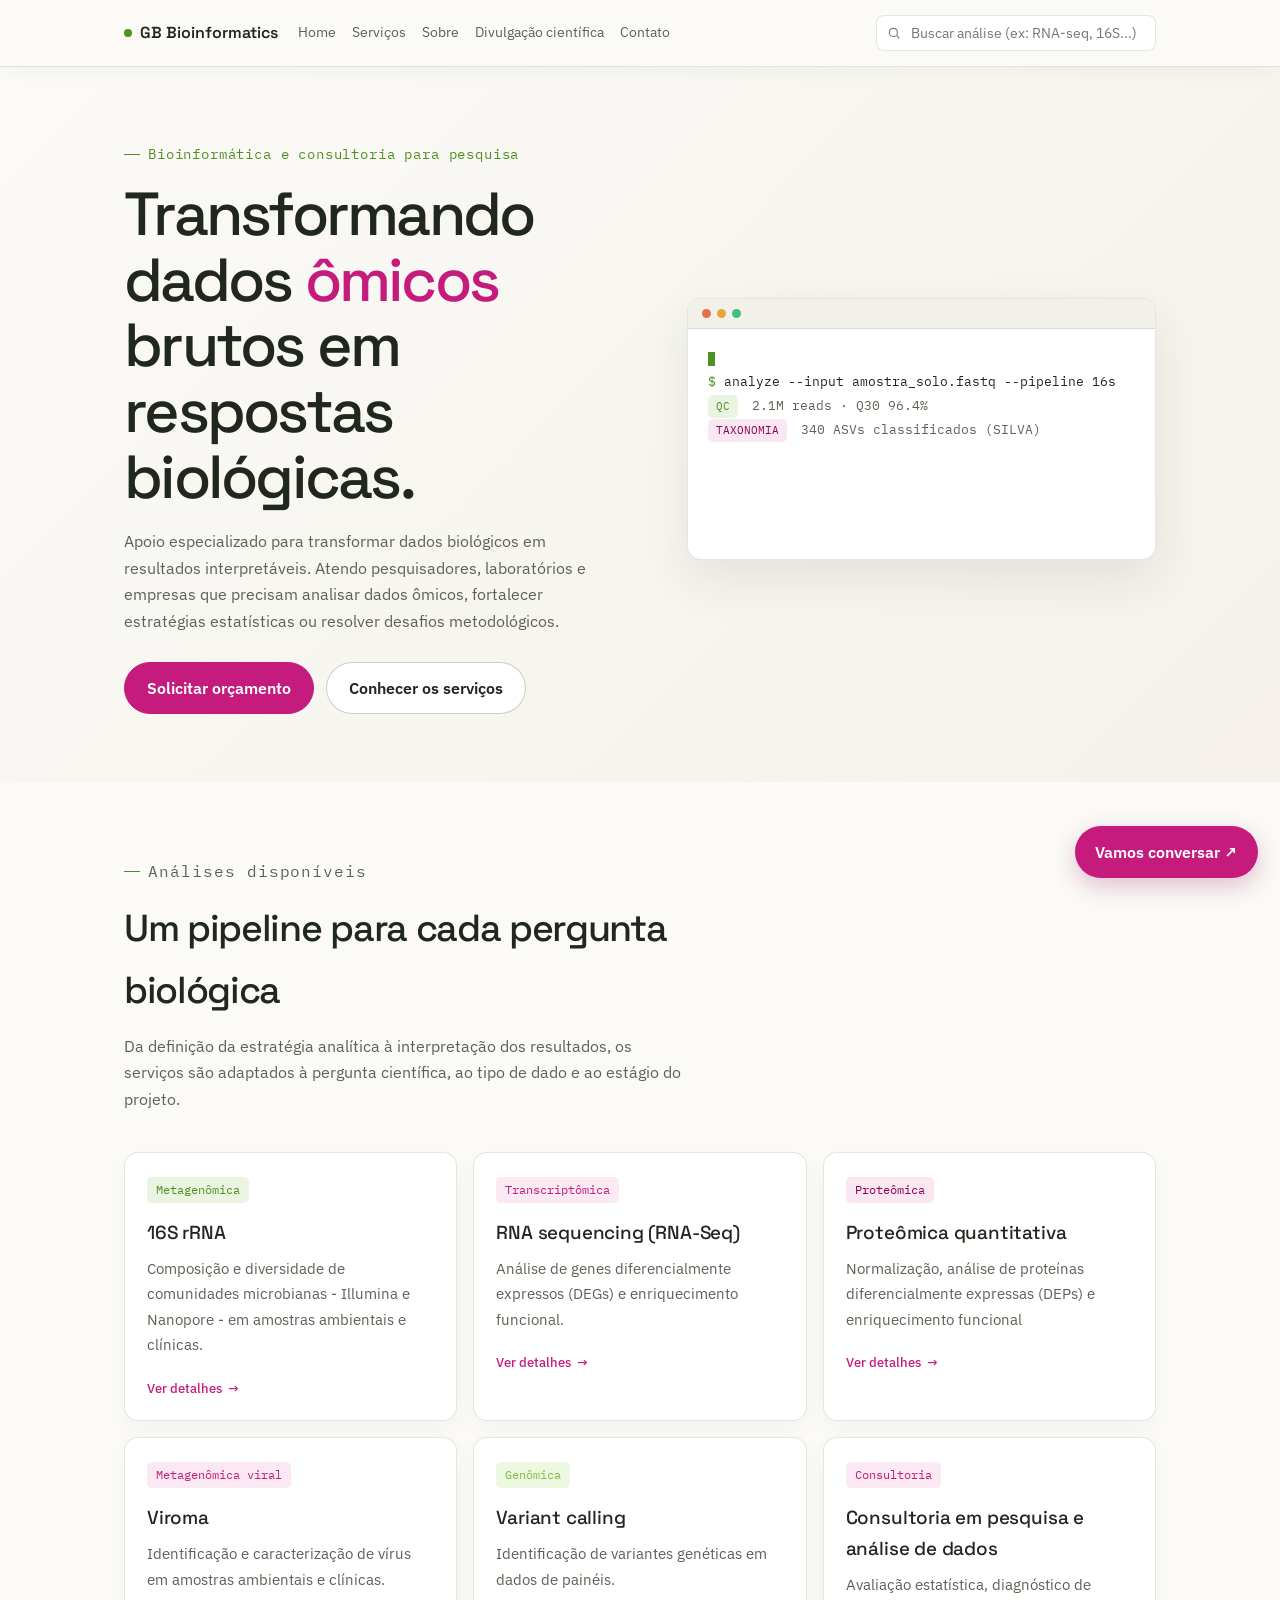
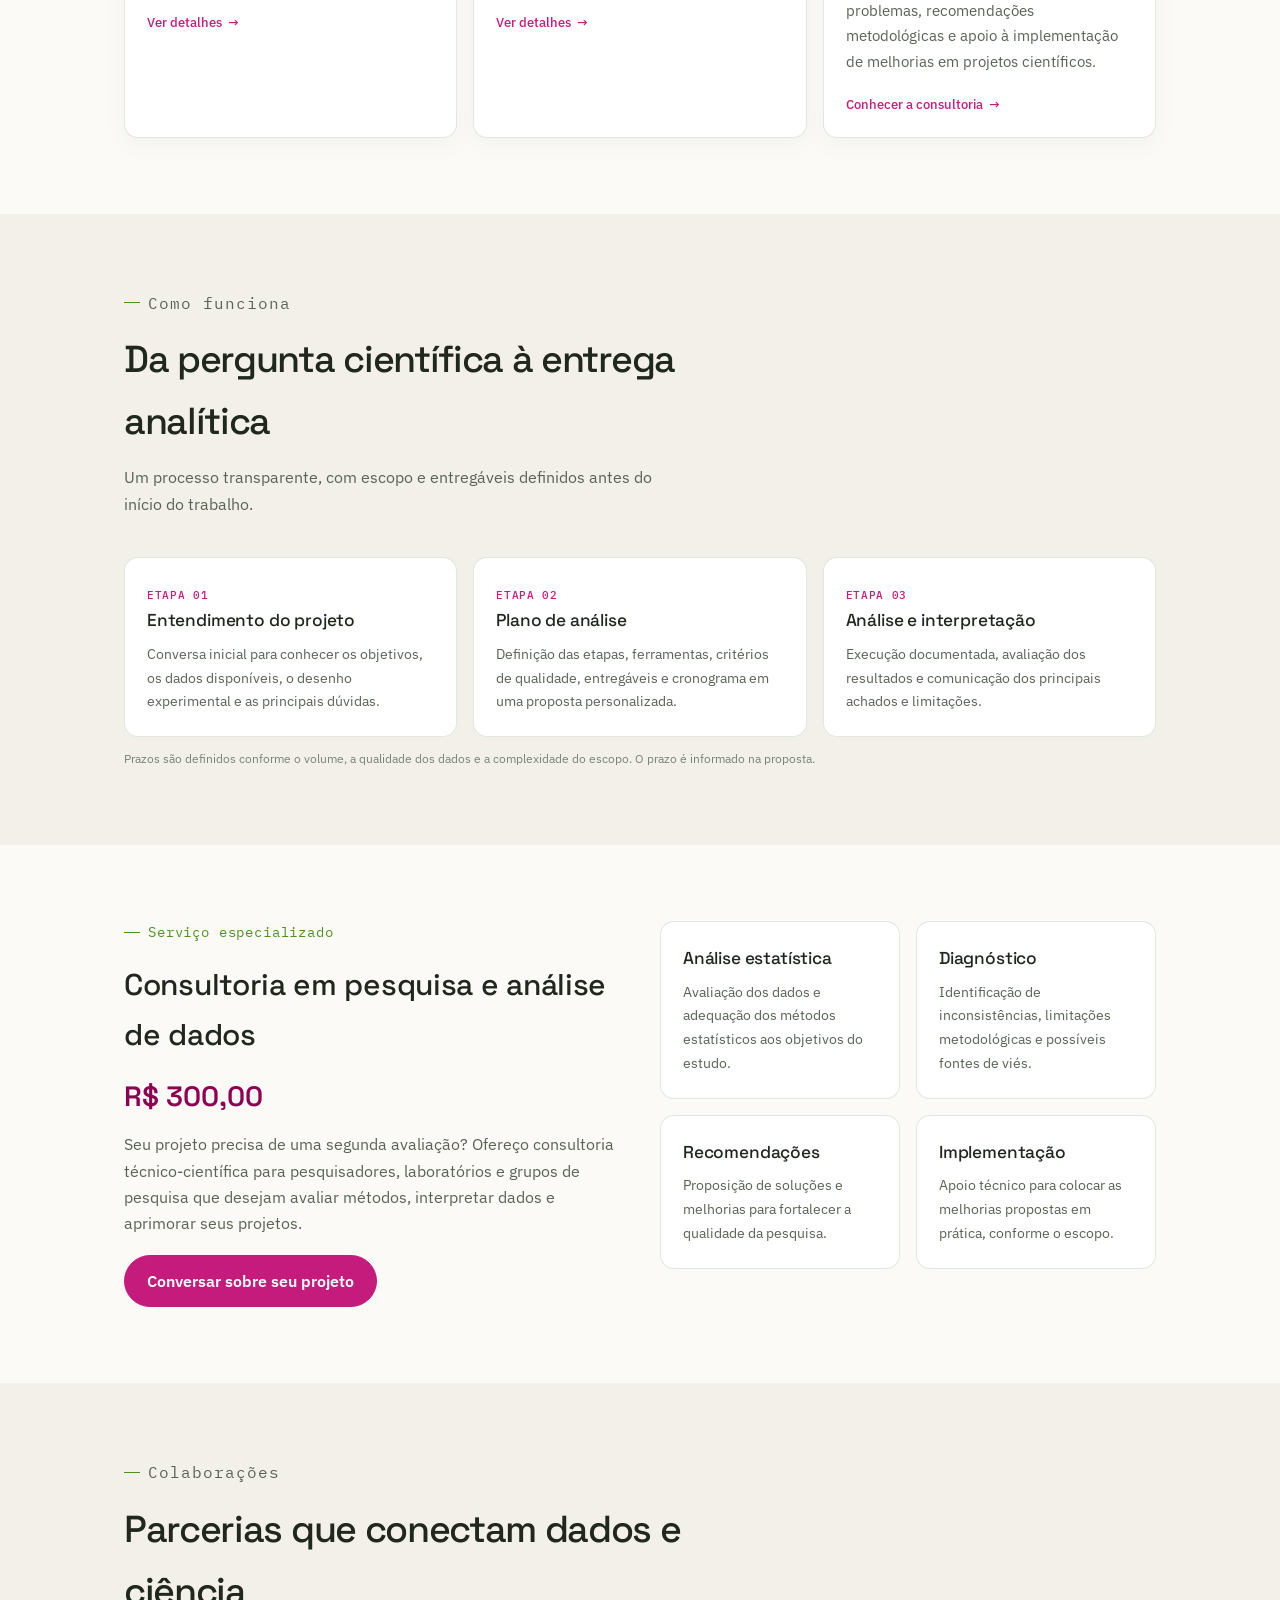
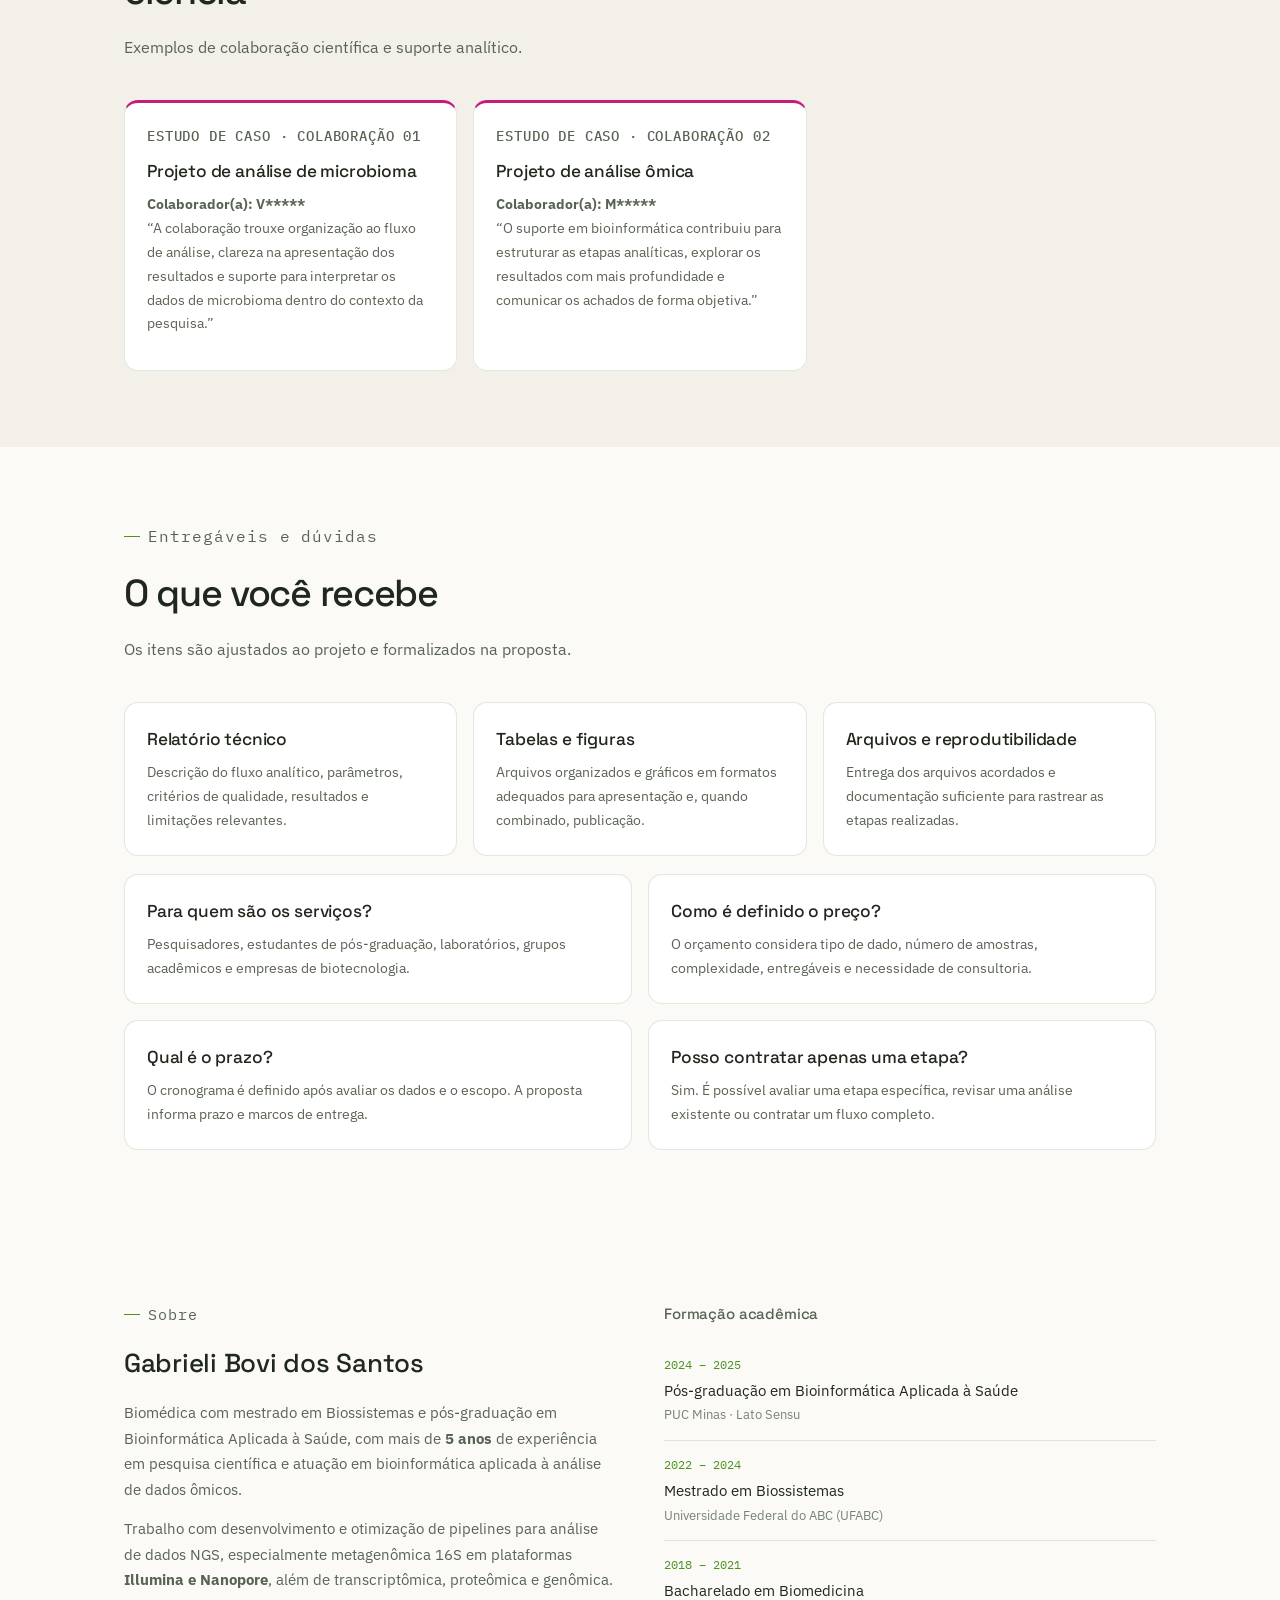
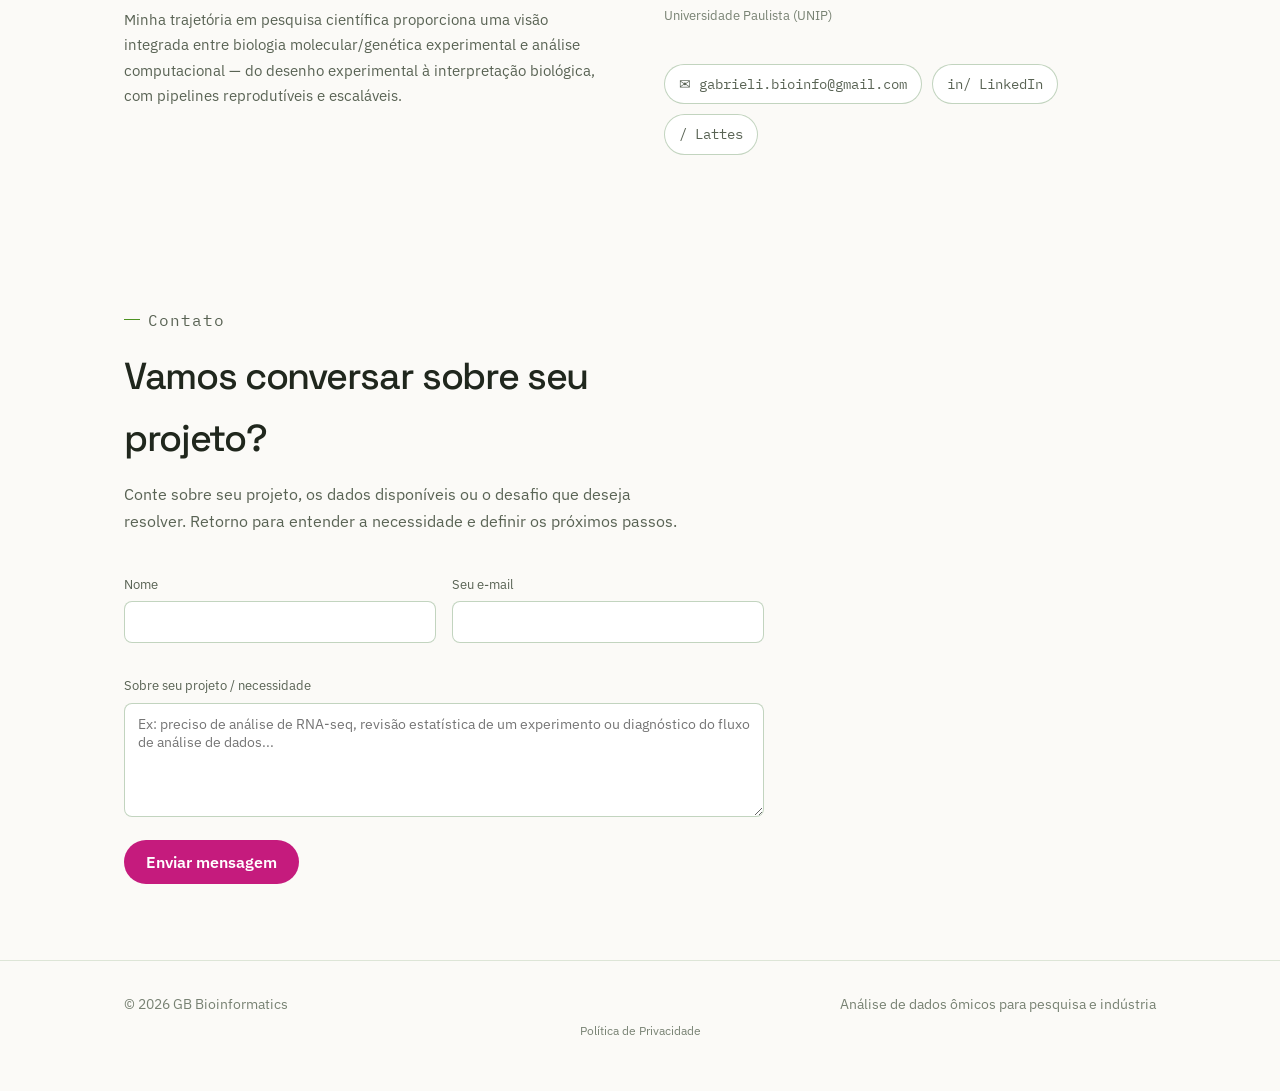
==== commit 9d80fe8e: "Update index.html" ====
--- a/index.html
+++ b/index.html
@@ -146,7 +146,7 @@
       <h2 style="font-size:30px;margin-bottom:14px;">Consultoria em pesquisa e análise de dados</h2>
       <p class="consult-price" style="font-family:var(--display);font-size:28px;color:var(--purple);font-weight:600;margin:0 0 12px;">R$ 300,00</p>
       <p style="color:var(--text-secondary);margin-bottom:18px;">Seu projeto precisa de uma segunda avaliação? Ofereço consultoria técnico-científica para pesquisadores, laboratórios e grupos de pesquisa que desejam avaliar métodos, interpretar dados e aprimorar seus projetos.</p>
-      <a href="#contato" class="btn btn-primary">Conversar sobre meu projeto</a>
+      <a href="#contato" class="btn btn-primary">Conversar sobre seu projeto</a>
     </div>
     <div class="value-grid" style="grid-template-columns:1fr 1fr;">
       <article class="info-card"><h3>Análise estatística</h3><p>Avaliação dos dados e adequação dos métodos estatísticos aos objetivos do estudo.</p></article>
